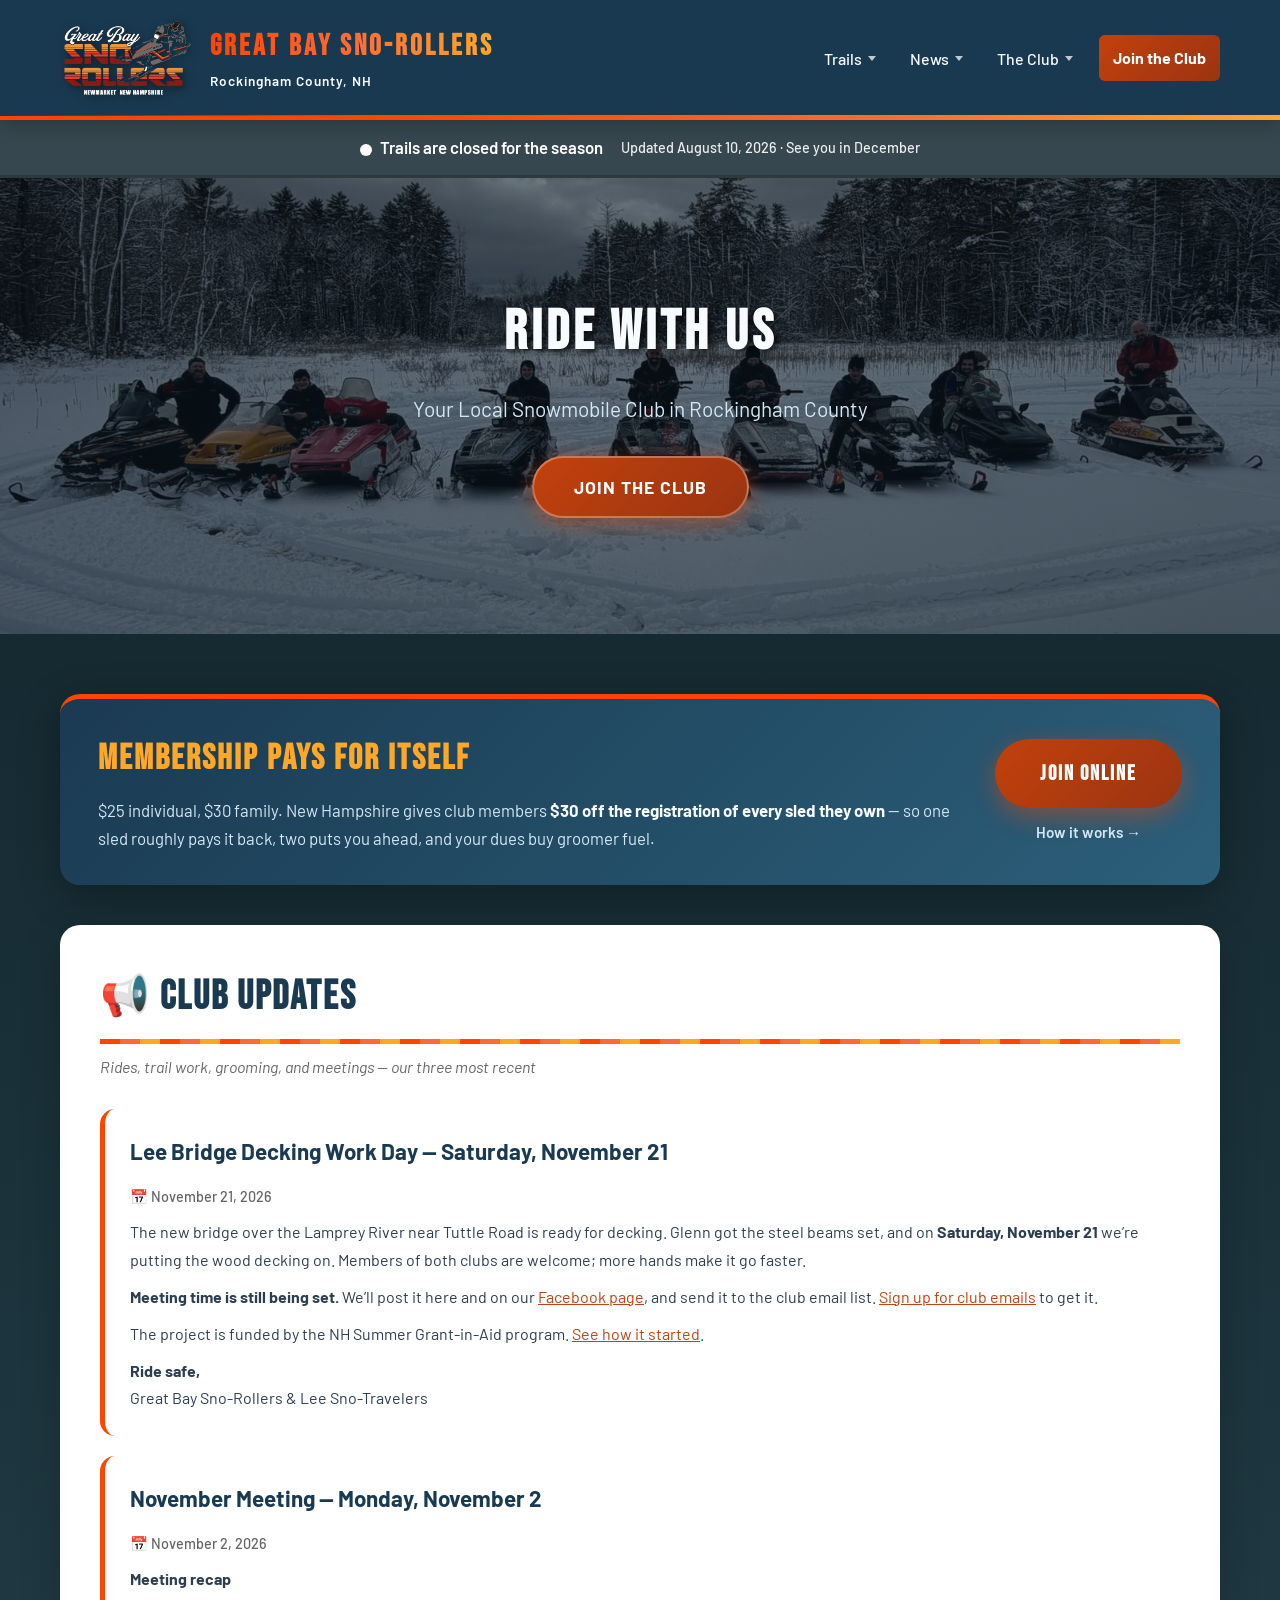
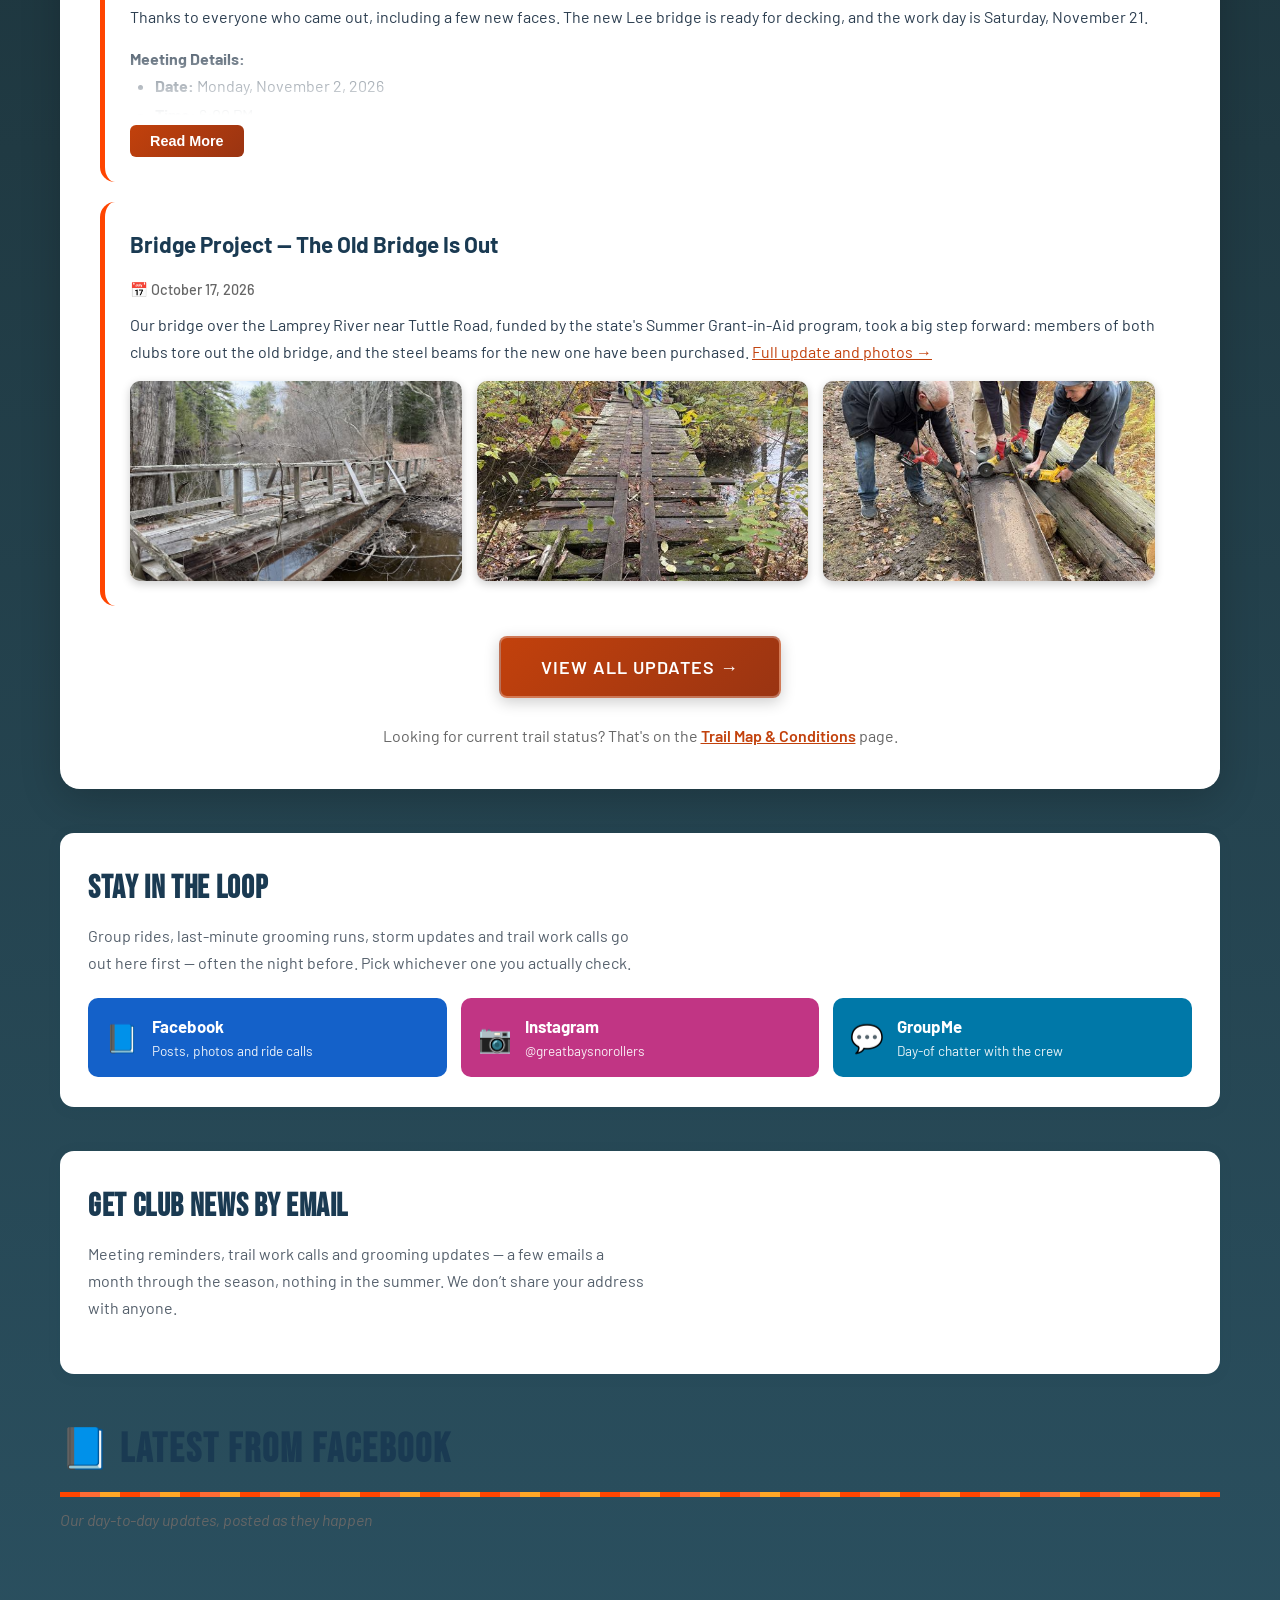
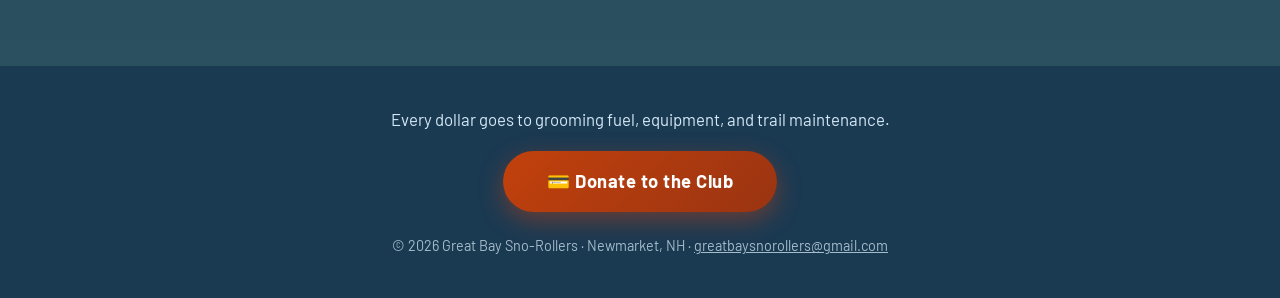
==== index.html @ 6f471c91 "Nov 21 bridge decking work day, Nov 2 recap, SledNH app and QR code - New post for the Lee bridge de" ====
<!DOCTYPE html>
<html lang="en">
<head>
    <meta charset="UTF-8">
    <meta name="viewport" content="width=device-width, initial-scale=1.0">
    <title>Great Bay Sno-Rollers - Rockingham County, NH Snowmobile Club</title>
    <meta name="description" content="Great Bay Sno-Rollers is a premier snowmobile club in Rockingham County, NH. Join us for trail rides, events, and community. Get trail updates, weather forecasts, and connect with fellow snowmobile enthusiasts.">
    <meta name="keywords" content="snowmobile, Rockingham County NH, Great Bay Sno-Rollers, snowmobile club, trail updates, NH snowmobiling, winter sports">

    <!-- Open Graph / Facebook -->
    <meta property="og:type" content="website">
    <meta property="og:url" content="https://greatbaysnorollers.com/">
    <meta property="og:title" content="Great Bay Sno-Rollers - NH Snowmobile Club">
    <meta property="og:description" content="Rockingham County's premier snowmobile club. Trail updates, events, and community for snowmobile enthusiasts.">
    <meta property="og:image" content="https://greatbaysnorollers.com/3-MEDIA/1-Photos/Gallery/483100253_645066678070906_3838840164000899336_n.jpg">

    <!-- Twitter -->
    <meta name="twitter:card" content="summary_large_image">
    <meta name="twitter:title" content="Great Bay Sno-Rollers - NH Snowmobile Club">
    <meta name="twitter:description" content="Rockingham County's premier snowmobile club. Trail updates, events, and community.">
    <meta name="twitter:image" content="https://greatbaysnorollers.com/3-MEDIA/1-Photos/Gallery/483100253_645066678070906_3838840164000899336_n.jpg">

    <link rel="icon" href="favicon.ico" sizes="any">
    <link rel="icon" type="image/png" href="3-MEDIA/1-Photos/Logos/favicon-512.png">
    <link rel="apple-touch-icon" href="3-MEDIA/1-Photos/Logos/apple-touch-icon.png">
    <link rel="canonical" href="https://greatbaysnorollers.com/">

    <link rel="preconnect" href="https://fonts.googleapis.com">
    <link rel="preconnect" href="https://fonts.gstatic.com" crossorigin>
    <link href="https://fonts.googleapis.com/css2?family=Bebas+Neue&family=Barlow:wght@400;500;600;700&display=swap" rel="stylesheet">
    <style>
        :root {
            --ice-blue: #D4E7F5;
            --deep-blue: #1A3A52;
            --snow-white: #F8FBFD;
            --accent-orange: #FF4500;
            --accent-red: #D32F2F;
            --accent-yellow: #FFA726;
            --text-dark: #2C3E50;
            --success-green: #4CAF50;
            --warning-yellow: #FFC107;
            --danger-red: #F44336;
            --logo-gradient-start: #FF4500;
            --logo-gradient-mid: #FF6B35;
            --logo-gradient-end: #FFA726;
        }

        * {
            margin: 0;
            padding: 0;
            box-sizing: border-box;
        }

        body {
            font-family: 'Barlow', sans-serif;
            background: linear-gradient(to bottom, #0F2027, #203A43, #2C5364);
            color: var(--text-dark);
            line-height: 1.6;
        }

        /* Header */
        header {
            /* NOTE: no backdrop-filter here. It makes the header a containing block
               for the position:fixed mobile menu, which then overflows the page
               and causes sideways scrolling on phones. */
            background: rgba(26, 58, 82, 0.97);
            padding: 1rem 0;
            position: sticky;
            top: 0;
            z-index: 100;
            box-shadow: 0 2px 20px rgba(0, 0, 0, 0.3);
            border-bottom: 4px solid var(--accent-orange);
        }

        /* The racing stripe animates its BACKGROUND, not its box. Animating the box
           (translateX) made the page up to twice as wide for half of every cycle,
           which flickered the horizontal scrollbar and reflowed the whole layout. */
        header::after {
            content: '';
            position: absolute;
            bottom: -4px;
            left: 0;
            width: 100%;
            height: 5px;
            background: linear-gradient(90deg,
                transparent 0%,
                var(--logo-gradient-start) 15%,
                var(--logo-gradient-mid) 35%,
                var(--logo-gradient-end) 50%,
                var(--logo-gradient-mid) 65%,
                var(--logo-gradient-start) 85%,
                transparent 100%);
            background-size: 200% 100%;
            animation: racing-stripe 4s linear infinite;
        }

        @keyframes racing-stripe {
            0% { background-position: 100% 0; }
            100% { background-position: -100% 0; }
        }

        @media (prefers-reduced-motion: reduce) {
            header::after { animation: none; }
        }

        nav {
            max-width: 1200px;
            margin: 0 auto;
            padding: 0 20px;
            display: flex;
            justify-content: space-between;
            align-items: center;
            flex-wrap: wrap;
            gap: 20px;
        }

        .logo {
            display: flex;
            text-decoration: none;
            align-items: center;
            gap: 15px;
        }

        .logo-image {
            height: 84px;
            width: auto;
            filter: drop-shadow(2px 2px 4px rgba(0, 0, 0, 0.5));
        }

        .logo-text h1 {
            font-family: 'Bebas Neue', sans-serif;
            font-size: 1.8rem;
            letter-spacing: 3px;
            background: linear-gradient(90deg, var(--logo-gradient-start), var(--logo-gradient-mid), var(--logo-gradient-end));
            -webkit-background-clip: text;
            -webkit-text-fill-color: transparent;
            background-clip: text;
        }

        .logo-text p {
            font-size: 0.85rem;
            color: var(--snow-white);
            letter-spacing: 1px;
            font-weight: 600;
        }


        /* ---------- grouped navigation ---------- */
        .nav-links { display: flex; align-items: center; gap: 6px; list-style: none; }

        .nav-item { position: relative; }

        .nav-links a,
        .nav-trigger {
            display: inline-flex; align-items: center; gap: 6px;
            color: var(--snow-white); text-decoration: none;
            font-family: inherit; font-size: 1rem; font-weight: 500;
            padding: 10px 14px; border: none; background: none;
            border-radius: 6px; cursor: pointer; transition: background .2s ease;
        }

        .nav-trigger::after {
            content: ''; width: 0; height: 0;
            border-left: 4px solid transparent; border-right: 4px solid transparent;
            border-top: 5px solid currentColor; opacity: .75; transition: transform .2s ease;
        }

        .nav-links a:hover,
        .nav-trigger:hover,
        .nav-item:focus-within .nav-trigger { background: rgba(255,255,255,.14); }

        .nav-links a.active { background: rgba(255,255,255,.2); }

        .dropdown {
            position: absolute; top: calc(100% + 8px); left: 0; min-width: 236px;
            background: #14293a; border: 1px solid rgba(255,255,255,.14);
            border-radius: 10px; box-shadow: 0 12px 34px rgba(0,0,0,.45);
            padding: 8px; list-style: none;
            opacity: 0; visibility: hidden; transform: translateY(-6px);
            transition: opacity .18s ease, transform .18s ease, visibility .18s;
            z-index: 20;
        }

        /* invisible bridge so the menu survives the gap on the way down */
        .nav-item::after { content: ''; position: absolute; top: 100%; left: 0; right: 0; height: 10px; }

        .nav-item:hover .dropdown,
        .nav-item:focus-within .dropdown,
        .nav-item.open .dropdown { opacity: 1; visibility: visible; transform: translateY(0); }

        .nav-item:hover .nav-trigger::after,
        .nav-item.open .nav-trigger::after { transform: rotate(180deg); }

        .dropdown a { display: block; width: 100%; padding: 10px 14px; border-radius: 6px; white-space: nowrap; }
        .dropdown a:hover { background: rgba(255,255,255,.12); }

        .dropdown a.donate {
            margin-top: 6px; padding-top: 12px;
            border-top: 1px solid rgba(255,255,255,.14);
            color: #FFA726; font-weight: 700;
        }

        .nav-links a.nav-join {
            background: linear-gradient(135deg, var(--logo-gradient-start), var(--logo-gradient-end));
            color: #fff; font-weight: 700; margin-left: 6px;
        }

        .nav-links a.nav-join:hover { filter: brightness(1.08); }

        /* ---------- mobile: tap-to-expand accordion, no hover ---------- */
        @media (max-width: 900px) {
            .hamburger { display: flex; }

            .nav-links {
                position: fixed; top: 0; right: -100%;
                width: 86%; max-width: 340px; height: 100vh; overflow-y: auto;
                flex-direction: column; align-items: stretch; gap: 2px;
                background: #14293a; padding: 96px 18px 40px;
                box-shadow: -6px 0 24px rgba(0,0,0,.5);
                transition: right .3s ease; z-index: 100;
            }

            .nav-links.active { right: 0; }

            .nav-item { width: 100%; }
            .nav-item::after { display: none; }

            .nav-links a,
            .nav-trigger { width: 100%; justify-content: space-between; padding: 14px 16px; font-size: 1.05rem; }

            .dropdown {
                position: static; opacity: 1; visibility: visible; transform: none;
                display: none; min-width: 0; background: rgba(0,0,0,.22);
                border: none; box-shadow: none; padding: 4px 0 8px 12px; margin: 2px 0 6px;
            }

            .nav-item.open .dropdown { display: block; }
            .dropdown a { white-space: normal; padding: 12px 16px; }

            .nav-links a.nav-join { margin: 14px 0 0; justify-content: center; padding: 16px; }
        }

        /* Hamburger Menu */
        .hamburger {
            display: none;
            flex-direction: column;
            cursor: pointer;
            padding: 10px;
            z-index: 101;
        }

        .hamburger span {
            width: 25px;
            height: 3px;
            background: var(--snow-white);
            margin: 3px 0;
            transition: all 0.3s ease;
            border-radius: 3px;
        }

        .hamburger.active span:nth-child(1) {
            transform: rotate(45deg) translate(8px, 8px);
        }

        .hamburger.active span:nth-child(2) {
            opacity: 0;
        }

        .hamburger.active span:nth-child(3) {
            transform: rotate(-45deg) translate(7px, -7px);
        }

        /* Hero Section — rotating background photos */
        .hero {
            position: relative;
            padding: 110px 20px;
            text-align: center;
            color: var(--snow-white);
            background: var(--deep-blue);
            overflow: hidden;
            isolation: isolate;
        }

        .hero-slide {
            position: absolute;
            inset: 0;
            background-size: cover;
            background-position: center;
            opacity: 0;
            transition: opacity 1.6s ease-in-out;
            z-index: -2;
        }

        .hero-slide.is-active { opacity: 1; }

        /* readability scrim over whatever photo is showing */
        .hero::before {
            content: '';
            position: absolute;
            inset: 0;
            background: linear-gradient(rgba(10, 22, 32, 0.55), rgba(10, 22, 32, 0.65));
            z-index: -1;
        }

        @media (prefers-reduced-motion: reduce) {
            .hero-slide { transition: none; }
        }

        .hero h2 {
            font-family: 'Bebas Neue', sans-serif;
            font-size: 3.5rem;
            letter-spacing: 4px;
            margin-bottom: 15px;
            text-shadow: 3px 3px 6px rgba(0, 0, 0, 0.7);
            animation: fadeInUp 1s ease;
        }

        .hero p {
            font-size: 1.3rem;
            margin-bottom: 30px;
            color: var(--ice-blue);
            animation: fadeInUp 1s ease 0.2s backwards;
        }

        .cta-button {
            display: inline-block;
            padding: 15px 40px;
            background: linear-gradient(135deg, var(--logo-gradient-start), var(--logo-gradient-mid), var(--logo-gradient-end));
            color: white;
            text-decoration: none;
            border-radius: 50px;
            font-weight: 700;
            font-size: 1.1rem;
            transition: all 0.3s ease;
            box-shadow: 0 5px 20px rgba(255, 69, 0, 0.4);
            animation: fadeInUp 1s ease 0.4s backwards;
            text-transform: uppercase;
            letter-spacing: 1px;
            border: 2px solid rgba(255, 255, 255, 0.3);
            position: relative;
            overflow: hidden;
        }

        .cta-button::before {
            content: '';
            position: absolute;
            top: 50%;
            left: 50%;
            width: 0;
            height: 0;
            border-radius: 50%;
            background: rgba(255, 255, 255, 0.3);
            transform: translate(-50%, -50%);
            transition: width 0.6s, height 0.6s;
        }

        .cta-button:hover::before {
            width: 300px;
            height: 300px;
        }

        .cta-button:hover {
            transform: translateY(-3px) scale(1.05);
            box-shadow: 0 8px 30px rgba(255, 69, 0, 0.6);
        }

        @keyframes fadeInUp {
            from {
                opacity: 0;
                transform: translateY(30px);
            }
            to {
                opacity: 1;
                transform: translateY(0);
            }
        }

        /* ==========================================================
           TRAIL STATUS BAR  --  edit this ONE spot to set trail status
           See the markup below <body> for the four ready-made options.
           ========================================================== */
        .trail-status-bar {
            padding: 14px 20px;
            text-align: center;
            font-weight: 600;
            font-size: 1.05rem;
            color: #fff;
            display: flex;
            flex-wrap: wrap;
            justify-content: center;
            align-items: center;
            gap: 8px 18px;
            border-bottom: 3px solid rgba(0, 0, 0, 0.2);
        }

        .trail-status-bar .status-dot {
            display: inline-block;
            width: 12px;
            height: 12px;
            border-radius: 50%;
            background: currentColor;
            margin-right: 8px;
            vertical-align: middle;
        }

        .trail-status-bar .status-stamp {
            font-weight: 500;
            font-size: 0.9rem;
            opacity: 0.9;
        }

        .trail-status-bar.is-open     { background: #2E7D32; }
        .trail-status-bar.is-closed   { background: #C62828; }
        .trail-status-bar.is-caution  { background: #F9A825; color: #2C3E50; }
        .trail-status-bar.is-offseason{ background: #37474F; }


        /* ---------- Facebook follow band ---------- */
        .fb-follow {
            display: flex;
            align-items: center;
            flex-wrap: wrap;
            gap: 24px;
            background: #fff;
            border-radius: 20px;
            padding: 32px 38px;
            margin-top: 60px;
            box-shadow: 0 10px 40px rgba(0, 0, 0, .2);
            border-left: 6px solid #1877F2;
        }

        .fb-follow-icon { font-size: 2.6rem; line-height: 1; }

        .fb-follow-text { flex: 1 1 380px; }

        .fb-follow-text h2 {
            font-family: 'Bebas Neue', sans-serif;
            font-size: 1.9rem;
            letter-spacing: 1.5px;
            color: var(--deep-blue);
            margin-bottom: 8px;
        }

        .fb-follow-text p { color: #55606c; margin: 0; line-height: 1.7; }

        .fb-follow-btn {
            flex: 0 0 auto;
            display: inline-block;
            padding: 15px 34px;
            background: #1877F2;
            color: #fff;
            text-decoration: none;
            border-radius: 8px;
            font-weight: 700;
            font-size: 1.05rem;
            transition: transform .25s ease, filter .25s ease;
        }

        .fb-follow-btn:hover { transform: translateY(-2px); filter: brightness(1.08); }

        @media (max-width: 700px) {
            .fb-follow { padding: 26px 22px; }
            .fb-follow-btn { width: 100%; text-align: center; }
        }

        /* Main Content */
        .container {
            max-width: 1200px;
            margin: 0 auto;
            padding: 60px 20px;
        }

        /* Trail Updates Section */
        .updates-section {
            background: white;
            border-radius: 20px;
            padding: 40px;
            margin-bottom: 40px;
            box-shadow: 0 10px 40px rgba(0, 0, 0, 0.2);
        }

        .section-title {
            font-family: 'Bebas Neue', sans-serif;
            font-size: 2.5rem;
            letter-spacing: 2px;
            color: var(--deep-blue);
            margin-bottom: 10px;
            display: flex;
            align-items: center;
            gap: 15px;
            position: relative;
            padding-bottom: 15px;
        }

        .section-title::after {
            content: '';
            position: absolute;
            bottom: 0;
            left: 0;
            width: 100%;
            height: 5px;
            background: repeating-linear-gradient(
                90deg,
                var(--logo-gradient-start) 0px,
                var(--logo-gradient-start) 20px,
                var(--logo-gradient-mid) 20px,
                var(--logo-gradient-mid) 40px,
                var(--logo-gradient-end) 40px,
                var(--logo-gradient-end) 60px
            );
        }

        .section-subtitle {
            color: #666;
            margin-bottom: 30px;
            font-style: italic;
        }

        /* Update Cards */
        .updates-grid {
            display: grid;
            gap: 20px;
        }

        .update-card {
            background: linear-gradient(135deg, #f5f7fa 0%, #c3cfe2 100%);
            border-radius: 15px;
            padding: 25px;
            border-left: 8px solid var(--accent-orange);
            transition: all 0.3s ease;
            position: relative;
            overflow: hidden;
        }

        .update-card:hover {
            transform: translateY(-5px);
            box-shadow: 0 10px 30px rgba(0, 0, 0, 0.15);
        }

        .update-card.status-open {
            border-left-color: var(--success-green);
            border-left-width: 6px;
        }

        .update-card.status-closed {
            border-left-color: var(--danger-red);
            border-left-width: 6px;
        }

        .update-card.status-caution {
            border-left-color: var(--warning-yellow);
            border-left-width: 6px;
        }

        .update-header {
            display: flex;
            justify-content: space-between;
            align-items: start;
            margin-bottom: 15px;
            gap: 15px;
        }

        .update-title {
            font-size: 1.4rem;
            font-weight: 700;
            color: var(--deep-blue);
            flex: 1;
        }

        .status-badge {
            padding: 6px 15px;
            border-radius: 20px;
            font-size: 0.85rem;
            font-weight: 600;
            text-transform: uppercase;
            letter-spacing: 0.5px;
            white-space: nowrap;
        }

        .status-badge.open {
            background: var(--success-green);
            color: white;
        }

        .status-badge.closed {
            background: var(--danger-red);
            color: white;
        }

        .status-badge.caution {
            background: var(--warning-yellow);
            color: var(--text-dark);
        }

        .update-date {
            color: #666;
            font-size: 0.9rem;
            margin-bottom: 10px;
            font-weight: 500;
        }

        .update-content {
            color: var(--text-dark);
            line-height: 1.7;
        }

        .update-images {
            display: grid;
            grid-template-columns: repeat(auto-fit, minmax(250px, 1fr));
            gap: 15px;
            margin-top: 15px;
        }

        .update-images img {
            width: 100%;
            height: 200px;
            object-fit: cover;
            border-radius: 10px;
            box-shadow: 0 3px 10px rgba(0, 0, 0, 0.2);
            transition: transform 0.3s ease;
            cursor: pointer;
        }

        .update-images img:hover {
            transform: scale(1.05);
        }

        /* Expandable Content */
        .expandable-content {
            position: relative;
        }

        .expandable-content.collapsed {
            max-height: 150px;
            overflow: hidden;
        }

        .expandable-content.collapsed::after {
            content: '';
            position: absolute;
            bottom: 0;
            left: 0;
            right: 0;
            height: 80px;
            background: linear-gradient(to bottom, transparent, white);
        }

        .expand-button {
            display: inline-block;
            margin-top: 10px;
            padding: 8px 20px;
            background: linear-gradient(135deg, var(--logo-gradient-start), var(--logo-gradient-end));
            color: white;
            border: none;
            border-radius: 6px;
            font-weight: 600;
            cursor: pointer;
            transition: transform 0.3s ease;
            font-size: 0.9rem;
        }

        .expand-button:hover {
            transform: translateY(-2px);
        }

        /* Join Section */
        .join-section {
            background: linear-gradient(135deg, var(--deep-blue) 0%, #2c5f7a 100%);
            border-radius: 20px;
            padding: 50px 40px;
            margin: 40px 0;
            text-align: center;
            box-shadow: 0 10px 40px rgba(0, 0, 0, 0.3);
            position: relative;
            overflow: hidden;
        }

        .join-section::before {
            content: '';
            position: absolute;
            top: 0;
            left: 0;
            width: 100%;
            height: 5px;
            background: linear-gradient(90deg, var(--logo-gradient-start), var(--logo-gradient-mid), var(--logo-gradient-end));
        }

        .join-section h2 {
            font-family: 'Bebas Neue', sans-serif;
            font-size: 3rem;
            letter-spacing: 3px;
            color: var(--accent-yellow);
            margin-bottom: 15px;
        }

        .join-section p {
            color: var(--ice-blue);
            font-size: 1.2rem;
            margin-bottom: 30px;
            line-height: 1.8;
        }

        .join-benefits {
            display: grid;
            grid-template-columns: repeat(auto-fit, minmax(200px, 1fr));
            gap: 20px;
            margin: 30px 0;
            text-align: left;
        }

        .benefit-item {
            background: rgba(255, 255, 255, 0.1);
            padding: 20px;
            border-radius: 10px;
            border-left: 4px solid var(--logo-gradient-start);
            backdrop-filter: blur(10px);
        }

        .benefit-item h4 {
            color: var(--snow-white);
            font-family: 'Bebas Neue', sans-serif;
            font-size: 1.3rem;
            letter-spacing: 1px;
            margin-bottom: 8px;
        }

        .benefit-item p {
            color: var(--ice-blue);
            font-size: 0.95rem;
            margin-bottom: 0;
        }

        .join-button {
            display: inline-block;
            background: linear-gradient(135deg, var(--logo-gradient-start), var(--logo-gradient-end));
            color: white;
            padding: 18px 45px;
            font-size: 1.3rem;
            font-weight: 700;
            text-decoration: none;
            border-radius: 50px;
            transition: all 0.3s ease;
            font-family: 'Bebas Neue', sans-serif;
            letter-spacing: 2px;
            box-shadow: 0 8px 25px rgba(255, 69, 0, 0.4);
        }

        .join-button:hover {
            transform: translateY(-3px) scale(1.05);
            box-shadow: 0 12px 35px rgba(255, 69, 0, 0.6);
        }

        /* Membership: the money argument */
        .join-headline {
            font-size: 1.35rem !important;
            color: var(--snow-white) !important;
            max-width: 720px;
            margin: 0 auto 10px !important;
        }

        .join-headline strong {
            color: var(--accent-yellow);
        }

        .join-math {
            background: rgba(0, 0, 0, 0.25);
            border: 1px solid rgba(255, 255, 255, 0.15);
            border-radius: 14px;
            padding: 25px 30px;
            margin: 30px auto;
            max-width: 560px;
            text-align: left;
        }

        .join-math dl {
            display: grid;
            grid-template-columns: 1fr auto;
            gap: 10px 20px;
            margin: 0;
        }

        .join-math dt {
            color: var(--ice-blue);
        }

        .join-math dd {
            margin: 0;
            text-align: right;
            font-weight: 700;
            color: var(--snow-white);
            white-space: nowrap;
        }

        .join-math .total {
            border-top: 1px solid rgba(255, 255, 255, 0.25);
            padding-top: 12px;
            margin-top: 4px;
        }

        .join-math .total dd,
        .join-math .total dt {
            color: var(--accent-yellow);
            font-size: 1.1rem;
            font-weight: 700;
        }

        .join-steps {
            list-style: none;
            counter-reset: step;
            max-width: 620px;
            margin: 30px auto;
            text-align: left;
        }

        .join-steps li {
            counter-increment: step;
            position: relative;
            padding: 8px 0 8px 46px;
            color: var(--ice-blue);
            line-height: 1.6;
        }

        .join-steps li::before {
            content: counter(step);
            position: absolute;
            left: 0;
            top: 8px;
            width: 30px;
            height: 30px;
            border-radius: 50%;
            background: linear-gradient(135deg, var(--logo-gradient-start), var(--logo-gradient-end));
            color: #fff;
            font-weight: 700;
            display: flex;
            align-items: center;
            justify-content: center;
        }

        .join-note {
            font-size: 0.95rem !important;
            color: var(--ice-blue) !important;
            opacity: 0.85;
            max-width: 620px;
            margin: 18px auto 0 !important;
        }


        /* Compact membership banner — full detail lives on membership.html */
        .join-banner {
            background: linear-gradient(135deg, var(--deep-blue) 0%, #2c5f7a 100%);
            border-radius: 20px;
            padding: 32px 38px;
            margin-bottom: 40px;
            box-shadow: 0 10px 40px rgba(0, 0, 0, 0.3);
            border-top: 5px solid var(--accent-orange);
            display: flex;
            flex-wrap: wrap;
            align-items: center;
            justify-content: space-between;
            gap: 26px;
        }

        .join-banner-text { flex: 1 1 420px; }

        .join-banner h2 {
            font-family: 'Bebas Neue', sans-serif;
            font-size: 2.2rem;
            letter-spacing: 2px;
            color: var(--accent-yellow);
            margin-bottom: 8px;
        }

        .join-banner p {
            color: var(--ice-blue);
            font-size: 1.05rem;
            line-height: 1.7;
            margin: 0;
        }

        .join-banner p strong { color: var(--snow-white); }

        .join-banner-actions {
            display: flex;
            flex-direction: column;
            align-items: center;
            gap: 12px;
            flex: 0 0 auto;
        }

        .join-banner-more {
            color: var(--ice-blue);
            text-decoration: none;
            font-weight: 600;
            font-size: 0.95rem;
            border-bottom: 1px solid transparent;
        }

        .join-banner-more:hover { border-bottom-color: var(--accent-orange); }

        @media (max-width: 700px) {
            .join-banner { padding: 26px 22px; }
            .join-banner-actions { width: 100%; }
            .join-banner-actions .join-button { width: 100%; text-align: center; }
        }

        /* Footer */
        footer {
            background: var(--deep-blue);
            color: var(--snow-white);
            padding: 40px 20px;
            text-align: center;
        }

        .footer-content {
            max-width: 1200px;
            margin: 0 auto;
        }

        /* Responsive */
        @media (max-width: 768px) {
            .hero h2 {
                font-size: 2.5rem;
            }

            .hero p {
                font-size: 1.1rem;
            }

            .section-title {
                font-size: 2rem;
            }

            .hamburger {
                display: flex;
            }

            .update-header {
                flex-direction: column;
                align-items: start;
            }

            .logo-text h1 {
                font-size: 1.4rem;
            }

            .logo-image {
                height: 64px;
            }
        }
    
        /* ---------- footer has one job: ask for donations ---------- */
        .footer-donate { max-width: 620px; margin: 0 auto 22px; text-align: center; }

        .footer-donate-lead { color: var(--ice-blue); font-size: 1.05rem; margin-bottom: 18px; }

        .footer-donate-btn {
            display: inline-block; padding: 16px 44px;
            background: linear-gradient(135deg, var(--logo-gradient-start), var(--logo-gradient-end));
            color: #fff !important; text-decoration: none; border-radius: 50px;
            font-weight: 700; font-size: 1.15rem; letter-spacing: .5px;
            box-shadow: 0 8px 24px rgba(255,69,0,.35);
            transition: transform .25s ease, box-shadow .25s ease;
        }

        .footer-donate-btn:hover { transform: translateY(-2px) scale(1.03); box-shadow: 0 12px 32px rgba(255,69,0,.5); }

        .footer-fine { text-align: center; font-size: .9rem; color: var(--ice-blue); opacity: .75; }
        .footer-fine a { color: inherit; }

        /* Connect row + Facebook feed */
        .connect {
            background: #fff; border-radius: 14px; padding: 30px 28px;
            box-shadow: 0 2px 14px rgba(26,58,82,.08); margin: 44px 0;
        }
        .connect-head h2 {
            font-family: 'Bebas Neue', sans-serif; font-size: 2rem; letter-spacing: .02em;
            color: var(--deep-blue, #1A3A52); margin: 0 0 8px;
        }
        .connect-head p { color: #55606c; margin: 0 0 22px; line-height: 1.7; max-width: 62ch; }
        .connect-links { display: grid; grid-template-columns: repeat(auto-fit, minmax(230px, 1fr)); gap: 14px; }
        .connect-btn {
            display: flex; align-items: center; gap: 13px; min-width: 0;
            padding: 15px 17px; border-radius: 10px; text-decoration: none; color: #fff;
            transition: transform .18s ease, filter .18s ease;
        }
        .connect-btn:hover { transform: translateY(-2px); filter: brightness(1.08); }
        .cb-icon { font-size: 1.7rem; line-height: 1; flex: none; }
        .cb-text { display: flex; flex-direction: column; min-width: 0; }
        .cb-text strong { font-size: 1.05rem; font-weight: 700; }
        .cb-text em { font-style: normal; font-size: .85rem; opacity: .92; }
        .cb-fb { background: #1461C9; }
        .cb-ig { background: #C13584; }
        .cb-gm { background: #0078A8; }

        .fb-section { margin: 44px 0; }
        .fb-embed { display: flex; justify-content: center; max-width: 100%; }
        /* The page plugin renders a fixed-pixel iframe (data-width), which overflows
           a phone. Clamp the iframe and its wrapper span to the container instead. */
        .fb-embed .fb-page,
        .fb-embed .fb-page > span,
        .fb-embed .fb-page iframe { max-width: 100% !important; }
        .fb-fallback {
            background: #fff; border: 1px solid #d0d5da; border-radius: 12px;
            padding: 22px 24px; text-align: center; max-width: 500px;
        }
        .fb-fallback p { margin: 0 0 8px; color: #55606c; }
        .fb-fallback a { color: var(--link-orange, #C2410C); font-weight: 600; }
        @media (max-width: 600px) {
            .connect { padding: 24px 20px; }
        }


        /* MailerLite signup form, restyled to match the site.
           Their rules are #mlb2-xxxxx.ml-form-embedContainer ... !important, so
           these are scoped under #gbsr-signup to outrank them. */
        #gbsr-signup { max-width: 100%; }
        #gbsr-signup .ml-form-embedContainer.ml-subscribe-form .ml-form-embedWrapper {
            background-color: transparent !important;
            box-shadow: none !important;
            width: 100% !important;
            max-width: 560px !important;
        }
        #gbsr-signup .ml-form-embedContainer.ml-subscribe-form .ml-form-embedWrapper .ml-form-embedBody {
            padding: 0 !important;
        }
        /* The panel already carries a heading; hide MailerLite's duplicate. */
        #gbsr-signup .ml-form-embedContainer.ml-subscribe-form .ml-form-embedWrapper .ml-form-embedBody .ml-form-embedContent {
            display: none !important;
        }
        #gbsr-signup .ml-form-embedContainer.ml-subscribe-form .ml-form-embedWrapper .ml-form-embedBody .ml-form-fieldRow input,
        #gbsr-signup .ml-form-embedContainer.ml-subscribe-form .ml-form-embedWrapper .ml-form-embedBody .ml-form-fieldRow textarea,
        #gbsr-signup .ml-form-embedContainer.ml-subscribe-form .ml-form-embedWrapper .ml-form-embedBody .ml-form-fieldRow .custom-select {
            font-family: 'Barlow', sans-serif !important;
            font-size: 1rem !important;
            border-color: #cbd5dd !important;
            border-radius: 8px !important;
            padding: 13px 14px !important;
            color: #2C3E50 !important;
        }
        #gbsr-signup .ml-form-embedContainer.ml-subscribe-form .ml-form-embedWrapper .ml-form-embedBody .ml-form-fieldRow input:focus,
        #gbsr-signup .ml-form-embedContainer.ml-subscribe-form .ml-form-embedWrapper .ml-form-embedBody .ml-form-fieldRow textarea:focus {
            border-color: #C2410C !important;
            outline: 2px solid rgba(194,65,12,.25) !important;
        }
        #gbsr-signup .ml-form-embedContainer.ml-subscribe-form .ml-form-embedWrapper .ml-form-embedBody .ml-form-embedSubmit button {
            background: linear-gradient(135deg, #C2410C, #9A3412) !important;
            font-family: 'Barlow', sans-serif !important;
            font-size: 1.02rem !important;
            font-weight: 700 !important;
            letter-spacing: .3px !important;
            border-radius: 8px !important;
            padding: 15px !important;
        }
        #gbsr-signup .ml-form-embedContainer.ml-subscribe-form .ml-form-embedWrapper .ml-form-embedBody .ml-form-embedSubmit button:hover {
            filter: brightness(1.08);
            background: linear-gradient(135deg, #C2410C, #9A3412) !important;
        }
        #gbsr-signup .ml-form-embedContainer.ml-subscribe-form .ml-form-embedWrapper .ml-form-embedBody .ml-form-checkboxRow .label-description p,
        #gbsr-signup .ml-form-embedContainer.ml-subscribe-form .ml-form-embedWrapper .ml-form-embedBody .ml-form-embedPermissions .ml-form-embedPermissionsContent p {
            font-family: 'Barlow', sans-serif !important;
            font-size: .9rem !important;
            line-height: 1.5 !important;
            color: #55606c !important;
        }
        #gbsr-signup .ml-form-embedContainer.ml-subscribe-form .ml-form-embedWrapper .ml-form-embedBody .ml-form-checkboxRow input[type=checkbox]:checked ~ .label-description::before {
            border-color: #C2410C !important;
            background-color: #C2410C !important;
        }
        /* reCAPTCHA is a fixed-width widget; keep it inside the column on phones. */
        #gbsr-signup .ml-form-recaptcha { max-width: 100% !important; overflow: hidden !important; }

        /* =====================================================================
           CONTRAST FIXES (WCAG AA)

           The bright logo gradient (#FF4500 -> #FFA726) gives white text as
           little as 1.94:1 at its amber end, so it is no longer used behind
           text. Interactive surfaces get a deeper orange; the bright gradient
           is still used for decoration (racing stripe, rules, borders).

           Measured after these rules: every text/background pair on the site
           meets AA. To revert, delete this whole block.
           ===================================================================== */
        :root {
            --action-orange: #C2410C;   /* 5.18:1 with white */
            --action-dark:   #9A3412;   /* 7.31:1 with white */
            --link-orange:   #C2410C;   /* 5.18:1 on white, 4.83 on #f5f7fa */
            --muted-text:    #55606c;   /* 5.97:1 on #f5f7fa */
        }

        .nav-links a.nav-join,
        .join-button,
        .cta-button,
        .back-button,
        .expand-button,
        .footer-donate-btn,
        .home-cta-primary,
        .fb-follow-btn,
        .link-button.primary,
        .link-button.donate-hero,
        .signup button {
            background: linear-gradient(135deg, var(--action-orange), var(--action-dark)) !important;
            color: #fff !important;
        }

        .fb-follow-btn { background: #1461C9 !important; }   /* 5.86:1 */

        /* orange text on light backgrounds, including inline styles */
        a[style*="accent-orange"]:not([style*="background"]),
        a[style*="logo-gradient-start"]:not([style*="background"]),
        .person .role,
        .contact-label,
        .president-title { color: var(--link-orange) !important; }

        .panel a:not(.back-button):not(.cta-button),
        .update-content a:not(.back-button):not(.cta-button) { color: var(--link-orange); }

        /* muted greys that fell just under 4.5 on tinted panels */
        .empty-state,
        .rig .spec,
        .needs-name,
        .trail-id { color: var(--muted-text) !important; }

        /* the purple / pink info boxes were 2.04:1 and 3.47:1 with white text */
        .info-box { background: linear-gradient(135deg, #4C5FD7 0%, #5B3A8E 100%) !important; }
        .info-box[style*="f093fb"] { background: linear-gradient(135deg, #A03CB0 0%, #C62F48 100%) !important; }


        /* light text on the mid-blue panels was 4.17-4.46:1 - nudged brighter */
        .join-section p,
        .benefit-item p,
        .join-note,
        .join-note strong,
        .totals span,
        .landing .footer { color: #E9F3FB !important; }

        .join-note a,
        .join-headline a { color: #FFE9CC !important; }   /* 5.6:1 on the navy panel */

        .totals span { color: #4A5560 !important; }        /* on the light #eef2f6 tile */

    
        /* buttons written as inline styles, with no class to hook onto */
        a[style*="logo-gradient-start"][style*="background"],
        a[style*="accent-orange"][style*="background"] {
            background: linear-gradient(135deg, var(--action-orange), var(--action-dark)) !important;
            color: #fff !important;
        }

        /* greys hard-coded inline */
        [style*="#6b7580"] { color: var(--muted-text) !important; }

        /* opacity was quietly cutting contrast on already-light text */
        .footer { opacity: 1 !important; }

    </style>
</head>
<body>
    <header>
        <nav>
            <a href="index.html" class="logo" aria-label="Great Bay Sno-Rollers - back to home">
                <img src="3-MEDIA/1-Photos/Logos/GreatBaySnoRoller-LOGO.png" alt="Great Bay Sno-Rollers Logo" class="logo-image" width="946" height="587">
                <div class="logo-text">
                    <h1>GREAT BAY SNO-ROLLERS</h1>
                    <p>Rockingham County, NH</p>
                </div>
            </a>
            <div class="hamburger" onclick="toggleMenu()">
                <span></span>
                <span></span>
                <span></span>
            </div>
            <ul class="nav-links" id="navLinks">
                <li class="nav-item">
                    <button type="button" class="nav-trigger" aria-expanded="false" aria-haspopup="true">Trails</button>
                    <ul class="dropdown">
                        <li><a href="trails.html" onclick="closeMenu()">Trail Map &amp; Conditions</a></li>
                        <li><a href="weather-trails.html" onclick="closeMenu()">Weather &amp; Radar</a></li>
                    </ul>
                </li>
                <li class="nav-item">
                    <button type="button" class="nav-trigger" aria-expanded="false" aria-haspopup="true">News</button>
                    <ul class="dropdown">
                        <li><a href="club-updates.html" onclick="closeMenu()">Club Updates</a></li>
                        <li><a href="gallery.html" onclick="closeMenu()">Photo Gallery</a></li>
                        <li><a href="events.html" onclick="closeMenu()">Events Calendar</a></li>
                    </ul>
                </li>
                <li class="nav-item">
                    <button type="button" class="nav-trigger" aria-expanded="false" aria-haspopup="true">The Club</button>
                    <ul class="dropdown">
                        <li><a href="get-involved.html" onclick="closeMenu()">Get Involved</a></li>
                        <li><a href="equipment.html" onclick="closeMenu()">Groomers &amp; Equipment</a></li>
                        <li><a href="supporters.html" onclick="closeMenu()">Our Supporters</a></li>
                        <li><a href="merch.html" onclick="closeMenu()">Club Merch</a></li>
                        <li><a class="donate" href="https://venmo.com/u/greatbaysnorollers" target="_blank" rel="noopener" onclick="closeMenu()">&#128179; Donate to the Club</a></li>
                    </ul>
                </li>
                <li><a href="membership.html" class="nav-join" onclick="closeMenu()">Join the Club</a></li>
            </ul>
        </nav>
    </header>

    <script>
        function toggleMenu() {
            const navLinks = document.getElementById('navLinks');
            const hamburger = document.querySelector('.hamburger');
            navLinks.classList.toggle('active');
            hamburger.classList.toggle('active');
        }

        function closeMenu() {
            const navLinks = document.getElementById('navLinks');
            const hamburger = document.querySelector('.hamburger');
            navLinks.classList.remove('active');
            hamburger.classList.remove('active');
        }

        // Toggle expand/collapse for long posts
        function toggleExpand(contentId, button) {
            const content = document.getElementById(contentId);
            content.classList.toggle('collapsed');

            if (content.classList.contains('collapsed')) {
                button.textContent = 'Read More';
            } else {
                button.textContent = 'Read Less';
            }
        }

        // Close menu when clicking outside
        document.addEventListener('click', function(event) {
            const nav = document.querySelector('nav');
            const navLinks = document.getElementById('navLinks');
            const hamburger = document.querySelector('.hamburger');

            if (!nav.contains(event.target) && navLinks.classList.contains('active')) {
                navLinks.classList.remove('active');
                hamburger.classList.remove('active');
            }
        });
    </script>

    <!-- ============================================================
         TRAIL STATUS BAR
         Update this whenever trail status changes. Change TWO things:
           1. the class on the <div>   2. the text inside it
         Ready-made options (copy the whole line you want):

         <div class="trail-status-bar is-open">
         <div class="trail-status-bar is-caution">
         <div class="trail-status-bar is-closed">
         <div class="trail-status-bar is-offseason">
         ============================================================ -->
    <div class="trail-status-bar is-offseason">
        <span><span class="status-dot"></span>Trails are closed for the season</span>
        <span class="status-stamp">Updated August 10, 2026 &middot; See you in December</span>
    </div>

    <section class="hero">
        <!-- ============================================================
             HERO PHOTOS. They cross-fade every 7 seconds.
             To change them: edit the background-image paths below.
             To add one: copy a whole <div class="hero-slide" ...></div> line.
             To stop the rotation: delete all but the first line.
             Use LANDSCAPE photos — portrait ones get badly cropped.
             ============================================================ -->
        <div class="hero-slide is-active" style="background-image: url('3-MEDIA/1-Photos/Hero/club-lineup-marsh.jpg')"></div>
        <div class="hero-slide" style="background-image: url('3-MEDIA/1-Photos/Hero/sled-lineup-bluebird.jpg')"></div>
        <div class="hero-slide" style="background-image: url('3-MEDIA/1-Photos/Hero/riders-on-the-river.jpg')"></div>
        <div class="hero-slide" style="background-image: url('3-MEDIA/1-Photos/Hero/single-file-trail.jpg')"></div>

        <h2>RIDE WITH US</h2>
        <p>Your Local Snowmobile Club in Rockingham County</p>
        <a href="#join" class="cta-button">Join the Club</a>
    </section>

    <script>
        // Cross-fade the hero photos. Respects "reduce motion" system settings.
        (function () {
            var slides = document.querySelectorAll('.hero-slide');
            if (slides.length < 2) return;
            if (window.matchMedia('(prefers-reduced-motion: reduce)').matches) return;
            var i = 0;
            setInterval(function () {
                slides[i].classList.remove('is-active');
                i = (i + 1) % slides.length;
                slides[i].classList.add('is-active');
            }, 7000);
        })();
    </script>

    <main class="container">
        <!-- Join the Club Section -->
        <section class="join-banner" id="join">
            <div class="join-banner-text">
                <h2>MEMBERSHIP PAYS FOR ITSELF</h2>
                <p>$25 individual, $30 family. New Hampshire gives club members <strong>$30 off
                   the registration of every sled they own</strong> &mdash; so one sled roughly pays
                   it back, two puts you ahead, and your dues buy groomer fuel.</p>
            </div>
            <div class="join-banner-actions">
                <a href="https://tinyurl.com/GreatBaySnoRollers" target="_blank" rel="noopener" class="join-button">Join Online</a>
                <a href="membership.html" class="join-banner-more">How it works &rarr;</a>
            </div>
        </section>

        <!-- Trail Conditions Section -->
        <section id="updates" class="updates-section">
            <h2 class="section-title">
                📢 Club Updates
            </h2>
            <p class="section-subtitle">Rides, trail work, grooming, and meetings &mdash; our three most recent</p>

            <div class="updates-grid">
                <!-- ADD NEW UPDATES AT THE TOP OF THIS LIST -->

                <div class="update-card" style="background: white; border-left: 5px solid var(--logo-gradient-start);">
                    <div class="update-header">
                        <h3 class="update-title">Lee Bridge Decking Work Day &mdash; Saturday, November 21</h3>
                    </div>
                    <p class="update-date">&#128197; November 21, 2026</p>
                    <div class="update-content">
                        <p>The new bridge over the Lamprey River near Tuttle Road is ready for decking. Glenn got the
                           steel beams set, and on <strong>Saturday, November 21</strong> we&rsquo;re putting the wood
                           decking on. Members of both clubs are welcome; more hands make it go faster.</p>
                        <p style="margin-top: 10px;"><strong>Meeting time is still being set.</strong> We&rsquo;ll post it here
                           and on our <a href="https://www.facebook.com/GreatBaySnoRollersLeeSnoTravelers" target="_blank" rel="noopener">Facebook page</a>,
                           and send it to the club email list. <a href="get-involved.html">Sign up for club emails</a> to get it.</p>
                        <p style="margin-top: 10px;">The project is funded by the NH Summer Grant-in-Aid program.
                           <a href="club-updates.html#bridgeOct17">See how it started</a>.</p>
                        <p style="margin-top: 10px;"><strong>Ride safe,</strong><br>Great Bay Sno-Rollers &amp; Lee Sno-Travelers</p>
                    </div>
                </div>

                <div class="update-card" style="background: white; border-left: 5px solid var(--logo-gradient-start);">
                    <div class="update-header">
                        <h3 class="update-title">November Meeting &mdash; Monday, November 2</h3>
                    </div>
                    <p class="update-date">&#128197; November 2, 2026</p>
                    <div class="update-content expandable-content collapsed" id="meetNov2">
                        <p><strong>Meeting recap</strong></p>
                        <p style="margin-top: 10px;">Thanks to everyone who came out, including a few new faces. The new Lee bridge is
                           ready for decking, and the work day is Saturday, November 21.</p>

                        <p style="margin-top: 15px;"><strong>Meeting Details:</strong></p>
                        <ul style="padding-left: 25px; line-height: 1.8;">
                            <li><strong>Date:</strong> Monday, November 2, 2026</li>
                            <li><strong>Time:</strong> 6:00 PM</li>
                            <li><strong>Location:</strong> Billy's shop &mdash; 31 Tuckers Way, Newmarket, NH 03857</li>
                        </ul>

                        <p style="margin-top: 15px;"><strong>Want the full recap?</strong> Agendas and meeting recaps go
                           out by email. <a href="get-involved.html">Sign up for club emails</a> to get them.</p>

                        <p style="margin-top: 15px;">Next meeting: <a href="events.html">Monday, December 7</a>.</p>
                        <p style="margin-top: 10px;"><strong>Ride safe,</strong><br>Great Bay Sno-Rollers &amp; Lee Sno-Travelers</p>
                    </div>
                    <button class="expand-button" onclick="toggleExpand('meetNov2', this)">Read More</button>
                </div>

                <div class="update-card" style="background: white; border-left: 5px solid var(--logo-gradient-start);">
                    <div class="update-header">
                        <h3 class="update-title">Bridge Project &mdash; The Old Bridge Is Out</h3>
                    </div>
                    <p class="update-date">&#128197; October 17, 2026</p>
                    <div class="update-content">
                        <p>Our bridge over the Lamprey River near Tuttle Road, funded by the state's Summer
                           Grant-in-Aid program, took a big step forward: members of both clubs tore out the old
                           bridge, and the steel beams for the new one have been purchased.
                           <a href="club-updates.html#bridgeOct17">Full update and photos &rarr;</a></p>
                        <div class="update-images">
                            <img src="3-MEDIA/1-Photos/2026_Oct17-Bridge_Demo/thumbs/old-bridge-before.jpg" data-full="3-MEDIA/1-Photos/2026_Oct17-Bridge_Demo/old-bridge-before.jpg" alt="The old wooden bridge over the Lamprey River before demolition" loading="lazy" onclick="window.open(this.dataset.full, '_blank')">
                            <img src="3-MEDIA/1-Photos/2026_Oct17-Bridge_Demo/thumbs/crew-pulling-decking.jpg" data-full="3-MEDIA/1-Photos/2026_Oct17-Bridge_Demo/crew-pulling-decking.jpg" alt="Club members pulling up the old decking" loading="lazy" onclick="window.open(this.dataset.full, '_blank')">
                            <img src="3-MEDIA/1-Photos/2026_Oct17-Bridge_Demo/thumbs/cutting-old-steel.jpg" data-full="3-MEDIA/1-Photos/2026_Oct17-Bridge_Demo/cutting-old-steel.jpg" alt="Three members cutting up the old steel with grinders" loading="lazy" onclick="window.open(this.dataset.full, '_blank')">
                        </div>
                    </div>
                </div>

</div>

            <div style="text-align: center; margin-top: 30px;">
                <a href="club-updates.html" class="cta-button" style="display: inline-block; padding: 15px 40px; background: linear-gradient(135deg, var(--logo-gradient-start) 0%, var(--logo-gradient-mid) 50%, var(--logo-gradient-end) 100%); color: white; text-decoration: none; border-radius: 8px; font-weight: 600; font-size: 18px; box-shadow: 0 4px 15px rgba(0,0,0,0.2);">
                    View All Updates →
                </a>
                <p style="margin-top: 18px; color: #666;">
                    Looking for current trail status? That's on the
                    <a href="trails.html" style="color: var(--accent-orange); font-weight: 600;">Trail Map &amp; Conditions</a> page.
                </p>
            </div>
        </section>

        <!-- Facebook feed: pulls our latest posts automatically, so the site stays
             current between manual updates. Nothing to maintain here. -->
        <!-- ============================================================
             FACEBOOK / SOCIAL

             The live feed below is switched ON and points at the club Page,
             now using the claimed username URL. If it ever breaks:

               Both the username URL and the older profile.php?id=61594959698186
               form render correctly in the page plugin - both were tested. The
               canonical /people/Great-Bay-.../ URL does NOT: it renders a 0x0
               empty box. Do not "fix" the href by pasting that one in.
             ============================================================ -->

        <section class="connect">
            <div class="connect-head">
                <h2>Stay in the Loop</h2>
                <p>Group rides, last-minute grooming runs, storm updates and trail work calls go out
                   here first &mdash; often the night before. Pick whichever one you actually check.</p>
            </div>
            <div class="connect-links">
                <a href="https://www.facebook.com/GreatBaySnoRollersLeeSnoTravelers" target="_blank" rel="noopener" class="connect-btn cb-fb">
                    <span class="cb-icon">&#128216;</span>
                    <span class="cb-text"><strong>Facebook</strong><em>Posts, photos and ride calls</em></span>
                </a>
                <a href="https://www.instagram.com/greatbaysnorollers" target="_blank" rel="noopener" class="connect-btn cb-ig">
                    <span class="cb-icon">&#128247;</span>
                    <span class="cb-text"><strong>Instagram</strong><em>@greatbaysnorollers</em></span>
                </a>
                <a href="https://groupme.com/join_group/112306062/ZCQoK9Bq" target="_blank" rel="noopener" class="connect-btn cb-gm">
                    <span class="cb-icon">&#128172;</span>
                    <span class="cb-text"><strong>GroupMe</strong><em>Day-of chatter with the crew</em></span>
                </a>
            </div>
        </section>

        <section class="connect signup-section">
            <div class="connect-head">
                <h2>Get Club News by Email</h2>
                <p>Meeting reminders, trail work calls and grooming updates &mdash; a few emails a month
                   through the season, nothing in the summer. We don&rsquo;t share your address with anyone.</p>
            </div>
            <div id="gbsr-signup"><div class="ml-embedded" data-form="vkZGlt"></div></div>
        </section>

        <section class="fb-section">
            <h2 class="section-title">&#128216; Latest From Facebook</h2>
            <p class="section-subtitle">Our day-to-day updates, posted as they happen</p>
            <div class="fb-embed" id="fbEmbed">
                <div class="fb-page"
                     data-href="https://www.facebook.com/GreatBaySnoRollersLeeSnoTravelers"
                     data-tabs="timeline" data-width="500" data-height="640"
                     data-small-header="false" data-adapt-container-width="true"
                     data-hide-cover="false" data-show-facepile="true"></div>
                <div class="fb-fallback" id="fbFallback" hidden>
                    <p><strong>Facebook isn&rsquo;t loading here.</strong> Some browsers and ad blockers
                       stop it. Our posts are all still on the page itself.</p>
                    <a href="https://www.facebook.com/GreatBaySnoRollersLeeSnoTravelers" target="_blank" rel="noopener">Open our Facebook page &rarr;</a>
                </div>
            </div>
        </section>

        

    </main>

    <footer>

        <div class="footer-donate">
            <p class="footer-donate-lead">Every dollar goes to grooming fuel, equipment, and trail maintenance.</p>
            <a href="https://venmo.com/u/greatbaysnorollers" target="_blank" rel="noopener" class="footer-donate-btn">&#128179; Donate to the Club</a>
        </div>
        <p class="footer-fine">
            &copy; 2026 Great Bay Sno-Rollers &middot; Newmarket, NH &middot;
            <a href="mailto:greatbaysnorollers@gmail.com">greatbaysnorollers@gmail.com</a>
        </p>
    </footer>


    <script>
        // Desktop opens menus on hover (CSS). Touch screens have no hover, so
        // below 900px the trigger toggles its own submenu instead.
        (function () {
            var nav = document.getElementById('navLinks');
            if (!nav) return;
            function touchLayout() { return window.matchMedia('(max-width: 900px)').matches; }
            function closeAll() {
                nav.querySelectorAll('.nav-item.open').forEach(function (o) {
                    o.classList.remove('open');
                    o.querySelector('.nav-trigger').setAttribute('aria-expanded', 'false');
                });
            }
            nav.querySelectorAll('.nav-trigger').forEach(function (btn) {
                btn.addEventListener('click', function (e) {
                    if (!touchLayout()) return;
                    e.preventDefault();
                    var item = btn.closest('.nav-item');
                    var wasOpen = item.classList.contains('open');
                    closeAll();
                    if (!wasOpen) {
                        item.classList.add('open');
                        btn.setAttribute('aria-expanded', 'true');
                    }
                });
            });
            document.addEventListener('keydown', function (e) {
                if (e.key === 'Escape') { closeAll(); closeMenu(); }
            });
        })();
    </script>
    <div id="fb-root"></div>
    <script async defer crossorigin="anonymous"
            src="https://connect.facebook.net/en_US/sdk.js#xfbml=1&version=v21.0"></script>
    <script>
    // If the plugin has not rendered after a few seconds, show the plain link instead.
    window.addEventListener('load', function () {
        setTimeout(function () {
            var holder = document.getElementById('fbEmbed');
            if (!holder) return;
            var frame = holder.querySelector('iframe');
            if (!frame || frame.getBoundingClientRect().height < 50) {
                var fb = holder.querySelector('.fb-page');
                if (fb) fb.hidden = true;
                var fallback = document.getElementById('fbFallback');
                if (fallback) fallback.hidden = false;
            }
        }, 4000);
    });
    </script>
    <!-- MailerLite Universal: renders the signup form marked #gbsr-signup.
         Account 2692960, form vkZGlt. Edit the form's fields in MailerLite;
         the look is overridden by the #gbsr-signup rules in this page's CSS. -->
    <script>
        (function(w,d,e,u,f,l,n){w[f]=w[f]||function(){(w[f].q=w[f].q||[])
        .push(arguments);},l=d.createElement(e),l.async=1,l.src=u,
        n=d.getElementsByTagName(e)[0],n.parentNode.insertBefore(l,n);})
        (window,document,'script','https://assets.mailerlite.com/js/universal.js','ml');
        ml('account', '2692960');
    </script>
</body>
</html>
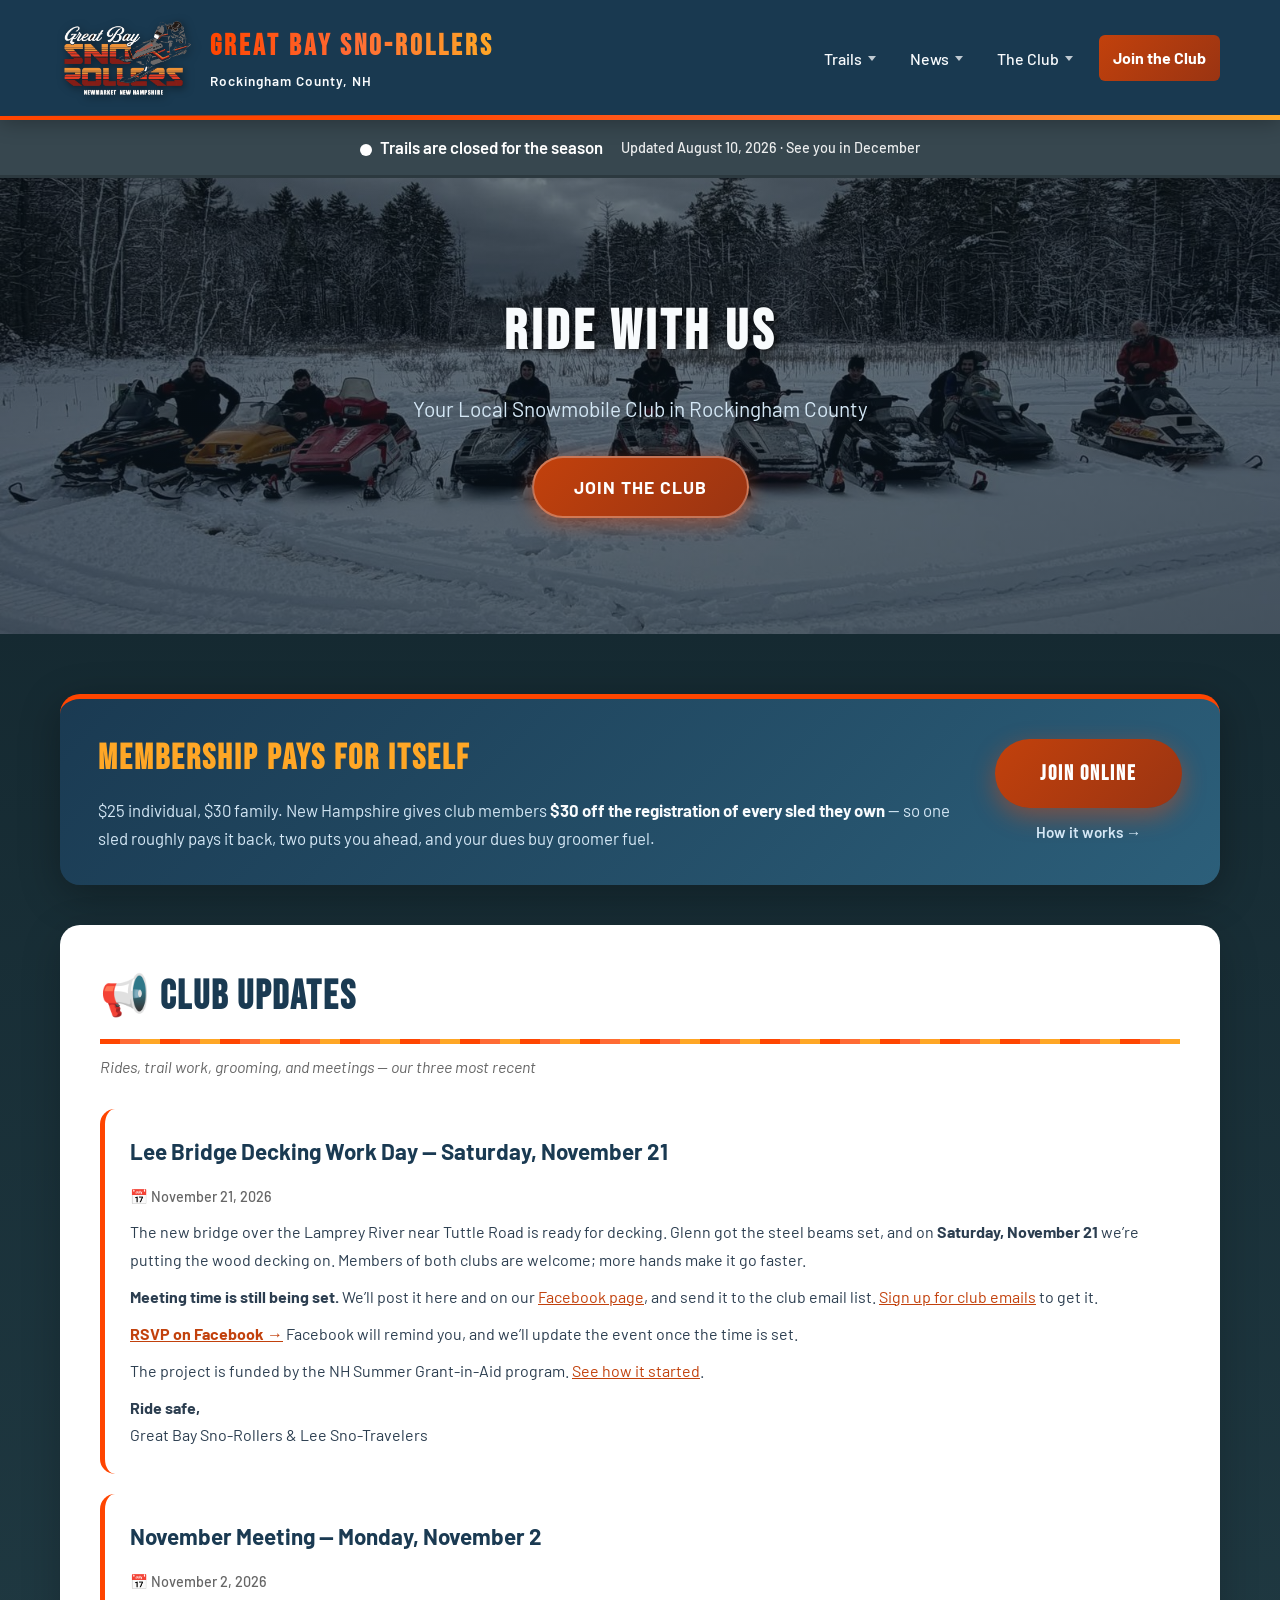
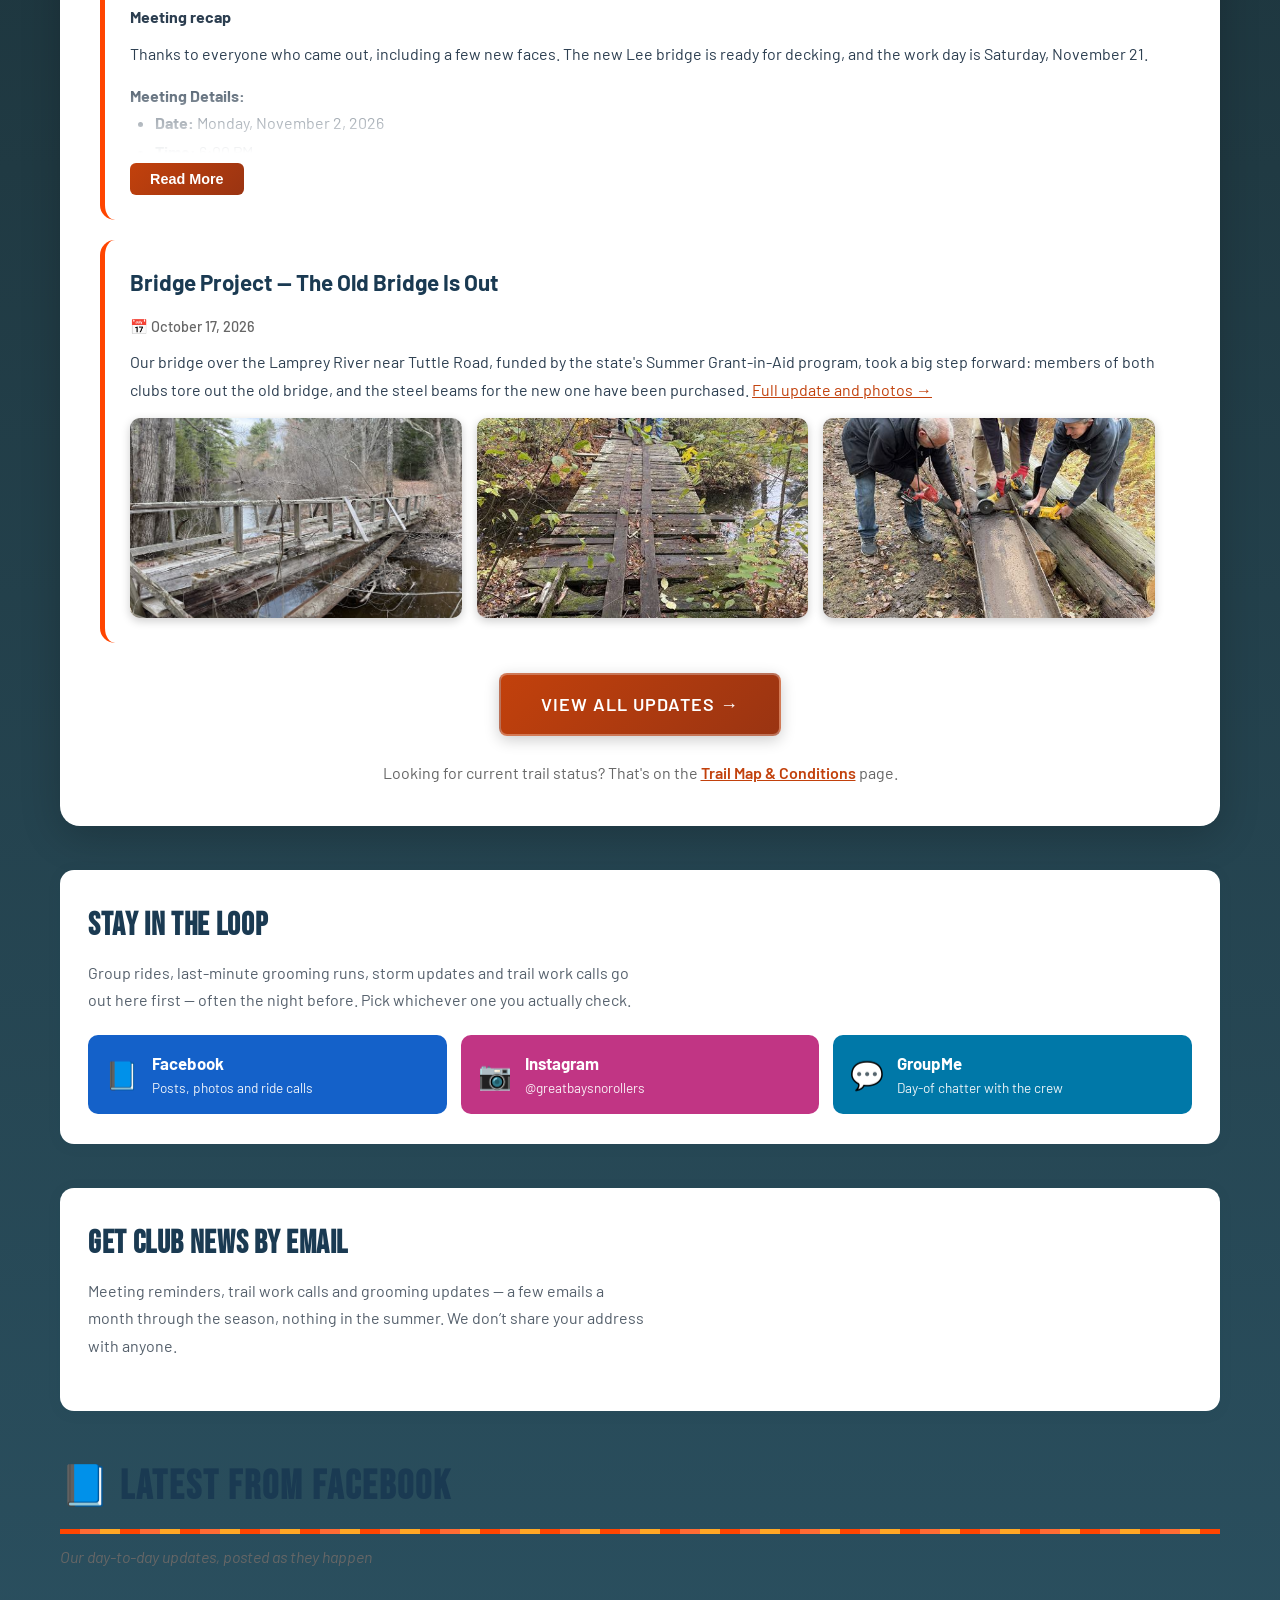
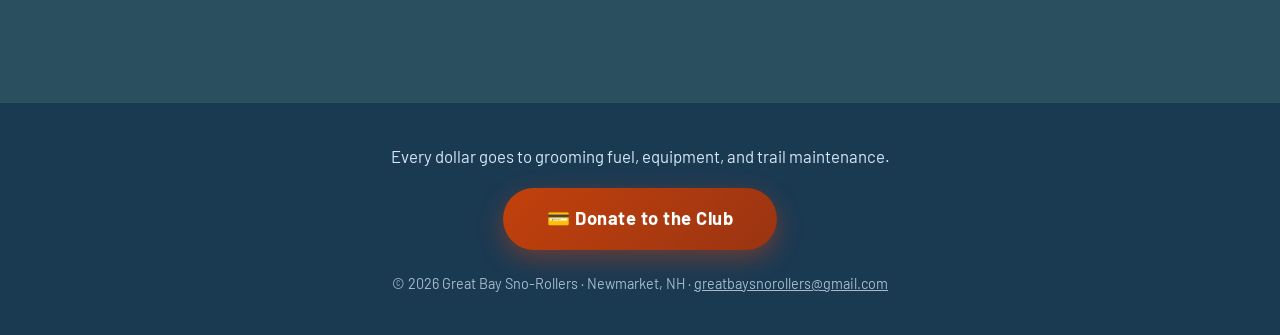
==== commit c186d628: "Link the Nov 21 work day's Facebook event Adds "RSVP on Facebook" to the work-day post (homepage and" ====
--- a/index.html
+++ b/index.html
@@ -1326,6 +1326,8 @@
                         <p style="margin-top: 10px;"><strong>Meeting time is still being set.</strong> We&rsquo;ll post it here
                            and on our <a href="https://www.facebook.com/GreatBaySnoRollersLeeSnoTravelers" target="_blank" rel="noopener">Facebook page</a>,
                            and send it to the club email list. <a href="get-involved.html">Sign up for club emails</a> to get it.</p>
+                        <p style="margin-top: 10px;"><a href="https://www.facebook.com/events/1889427749135666/" target="_blank" rel="noopener"><strong>RSVP on Facebook &rarr;</strong></a>
+                           Facebook will remind you, and we&rsquo;ll update the event once the time is set.</p>
                         <p style="margin-top: 10px;">The project is funded by the NH Summer Grant-in-Aid program.
                            <a href="club-updates.html#bridgeOct17">See how it started</a>.</p>
                         <p style="margin-top: 10px;"><strong>Ride safe,</strong><br>Great Bay Sno-Rollers &amp; Lee Sno-Travelers</p>
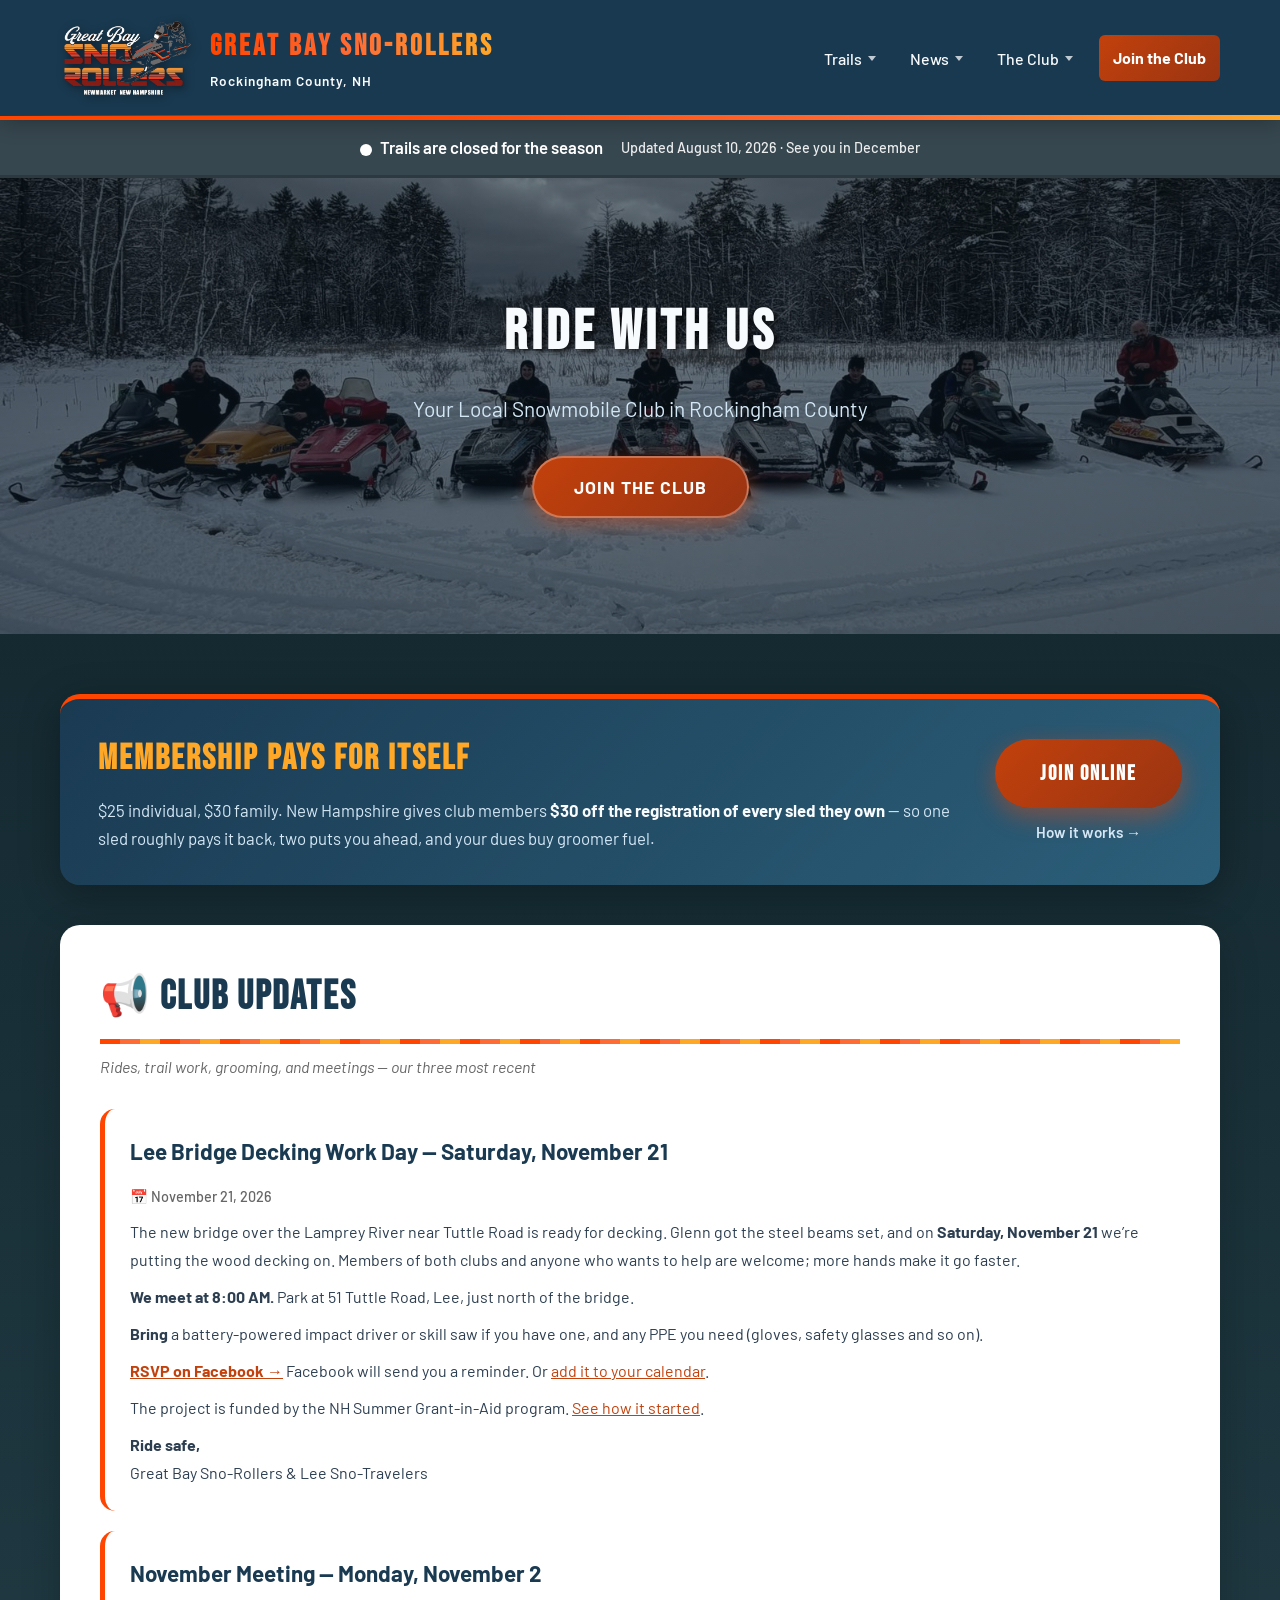
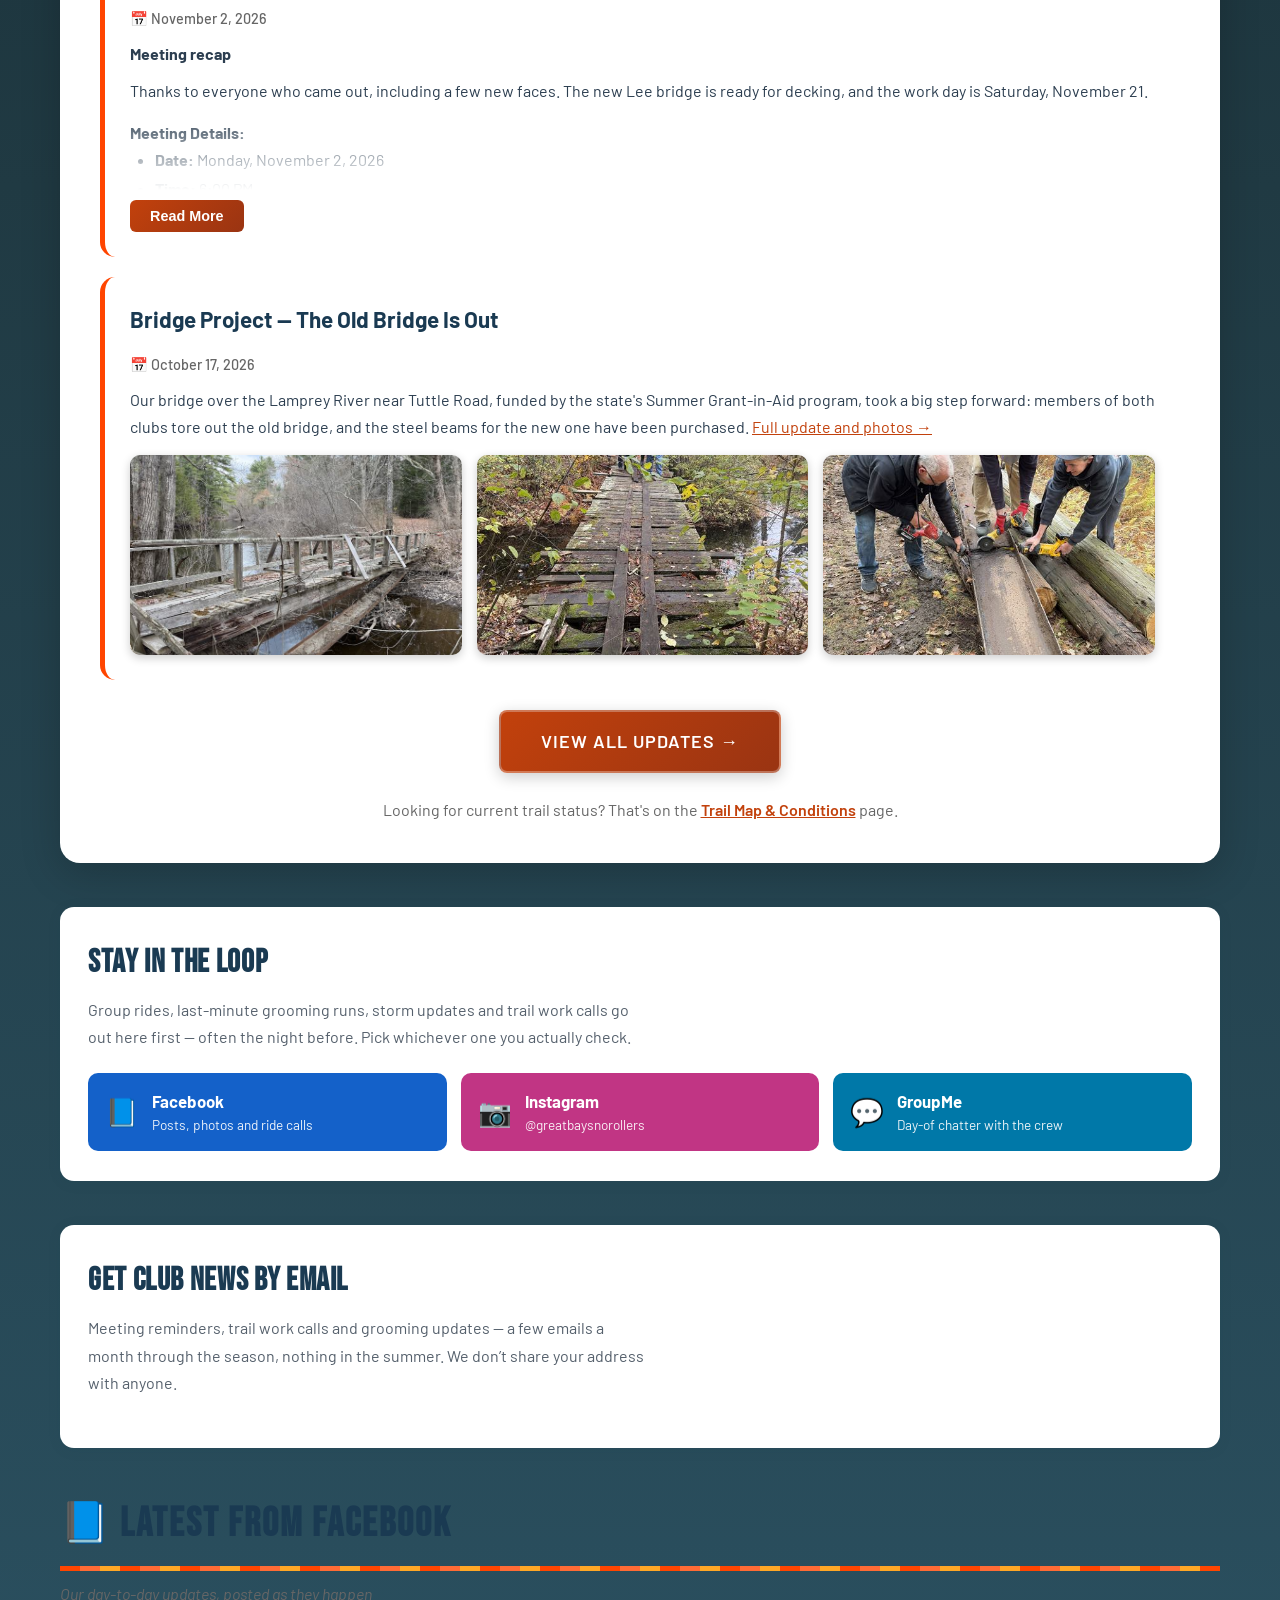
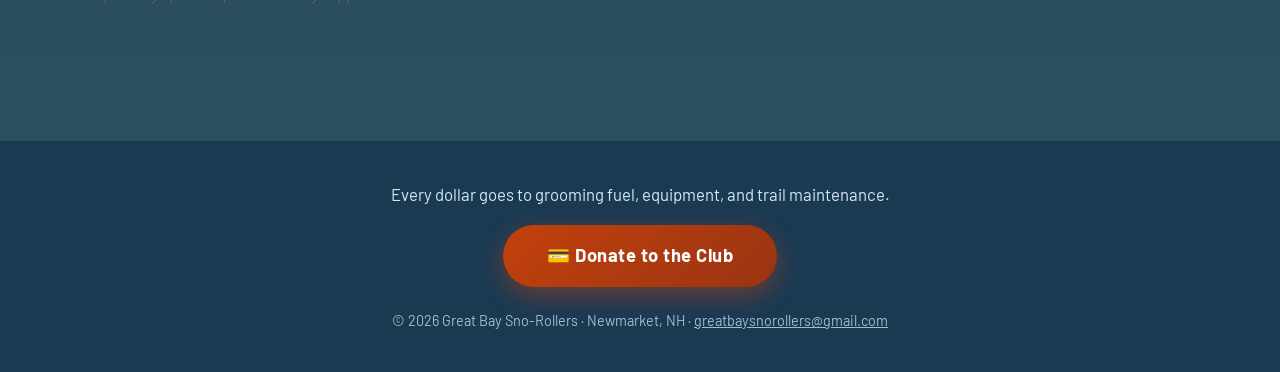
==== commit c672c255: "Work day: 8:00 AM start, parking and tools to bring Matches the updated Facebook event: meet at 8:00" ====
--- a/index.html
+++ b/index.html
@@ -1322,12 +1322,12 @@
                     <div class="update-content">
                         <p>The new bridge over the Lamprey River near Tuttle Road is ready for decking. Glenn got the
                            steel beams set, and on <strong>Saturday, November 21</strong> we&rsquo;re putting the wood
-                           decking on. Members of both clubs are welcome; more hands make it go faster.</p>
-                        <p style="margin-top: 10px;"><strong>Meeting time is still being set.</strong> We&rsquo;ll post it here
-                           and on our <a href="https://www.facebook.com/GreatBaySnoRollersLeeSnoTravelers" target="_blank" rel="noopener">Facebook page</a>,
-                           and send it to the club email list. <a href="get-involved.html">Sign up for club emails</a> to get it.</p>
+                           decking on. Members of both clubs and anyone who wants to help are welcome; more hands make it go faster.</p>
+                        <p style="margin-top: 10px;"><strong>We meet at 8:00 AM.</strong> Park at 51 Tuttle Road, Lee, just north of the bridge.</p>
+                        <p style="margin-top: 10px;"><strong>Bring</strong> a battery-powered impact driver or skill saw if you have one,
+                           and any PPE you need (gloves, safety glasses and so on).</p>
                         <p style="margin-top: 10px;"><a href="https://www.facebook.com/events/1889427749135666/" target="_blank" rel="noopener"><strong>RSVP on Facebook &rarr;</strong></a>
-                           Facebook will remind you, and we&rsquo;ll update the event once the time is set.</p>
+                           Facebook will send you a reminder. Or <a href="https://www.google.com/calendar/event?eid=dHUycG5qbmptdWM2djk3YWthcXVtN2xxbWMgZ3JlYXRiYXlzbm9yb2xsZXJzQG0" target="_blank" rel="noopener">add it to your calendar</a>.</p>
                         <p style="margin-top: 10px;">The project is funded by the NH Summer Grant-in-Aid program.
                            <a href="club-updates.html#bridgeOct17">See how it started</a>.</p>
                         <p style="margin-top: 10px;"><strong>Ride safe,</strong><br>Great Bay Sno-Rollers &amp; Lee Sno-Travelers</p>
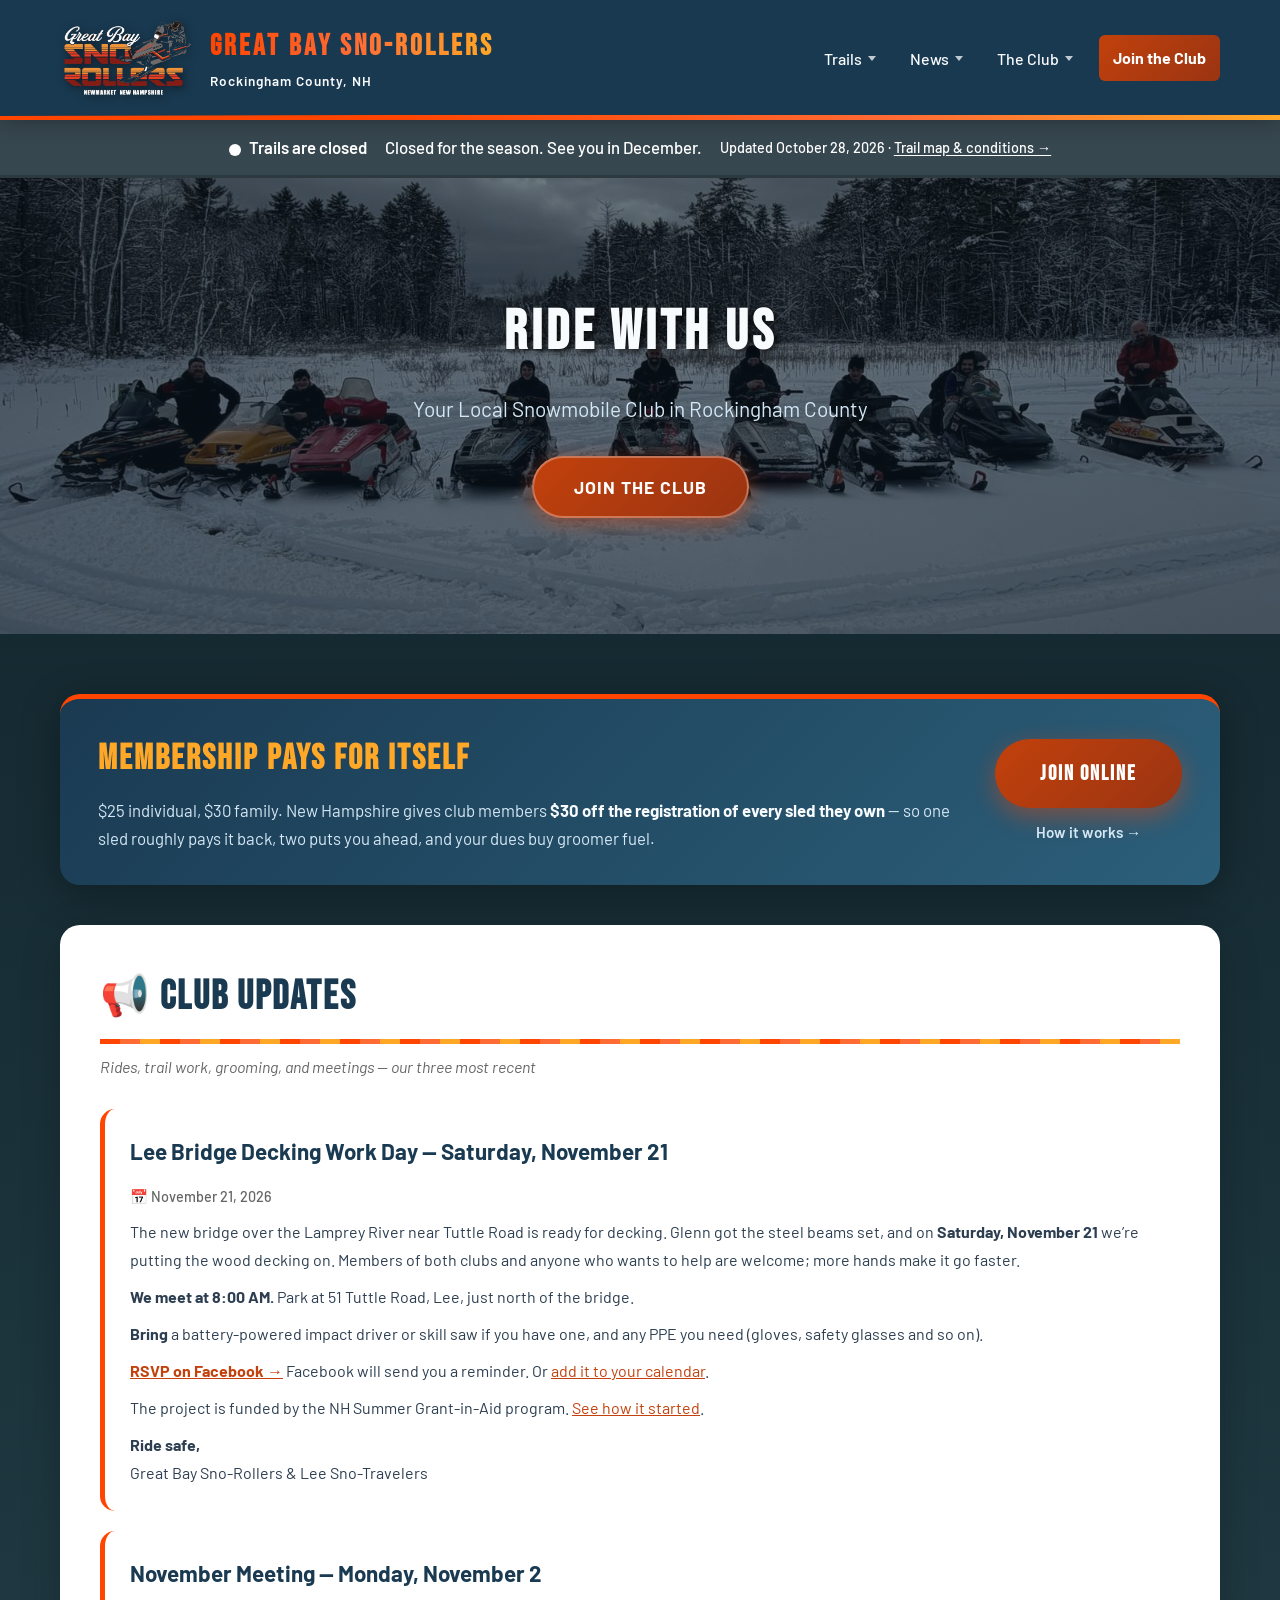
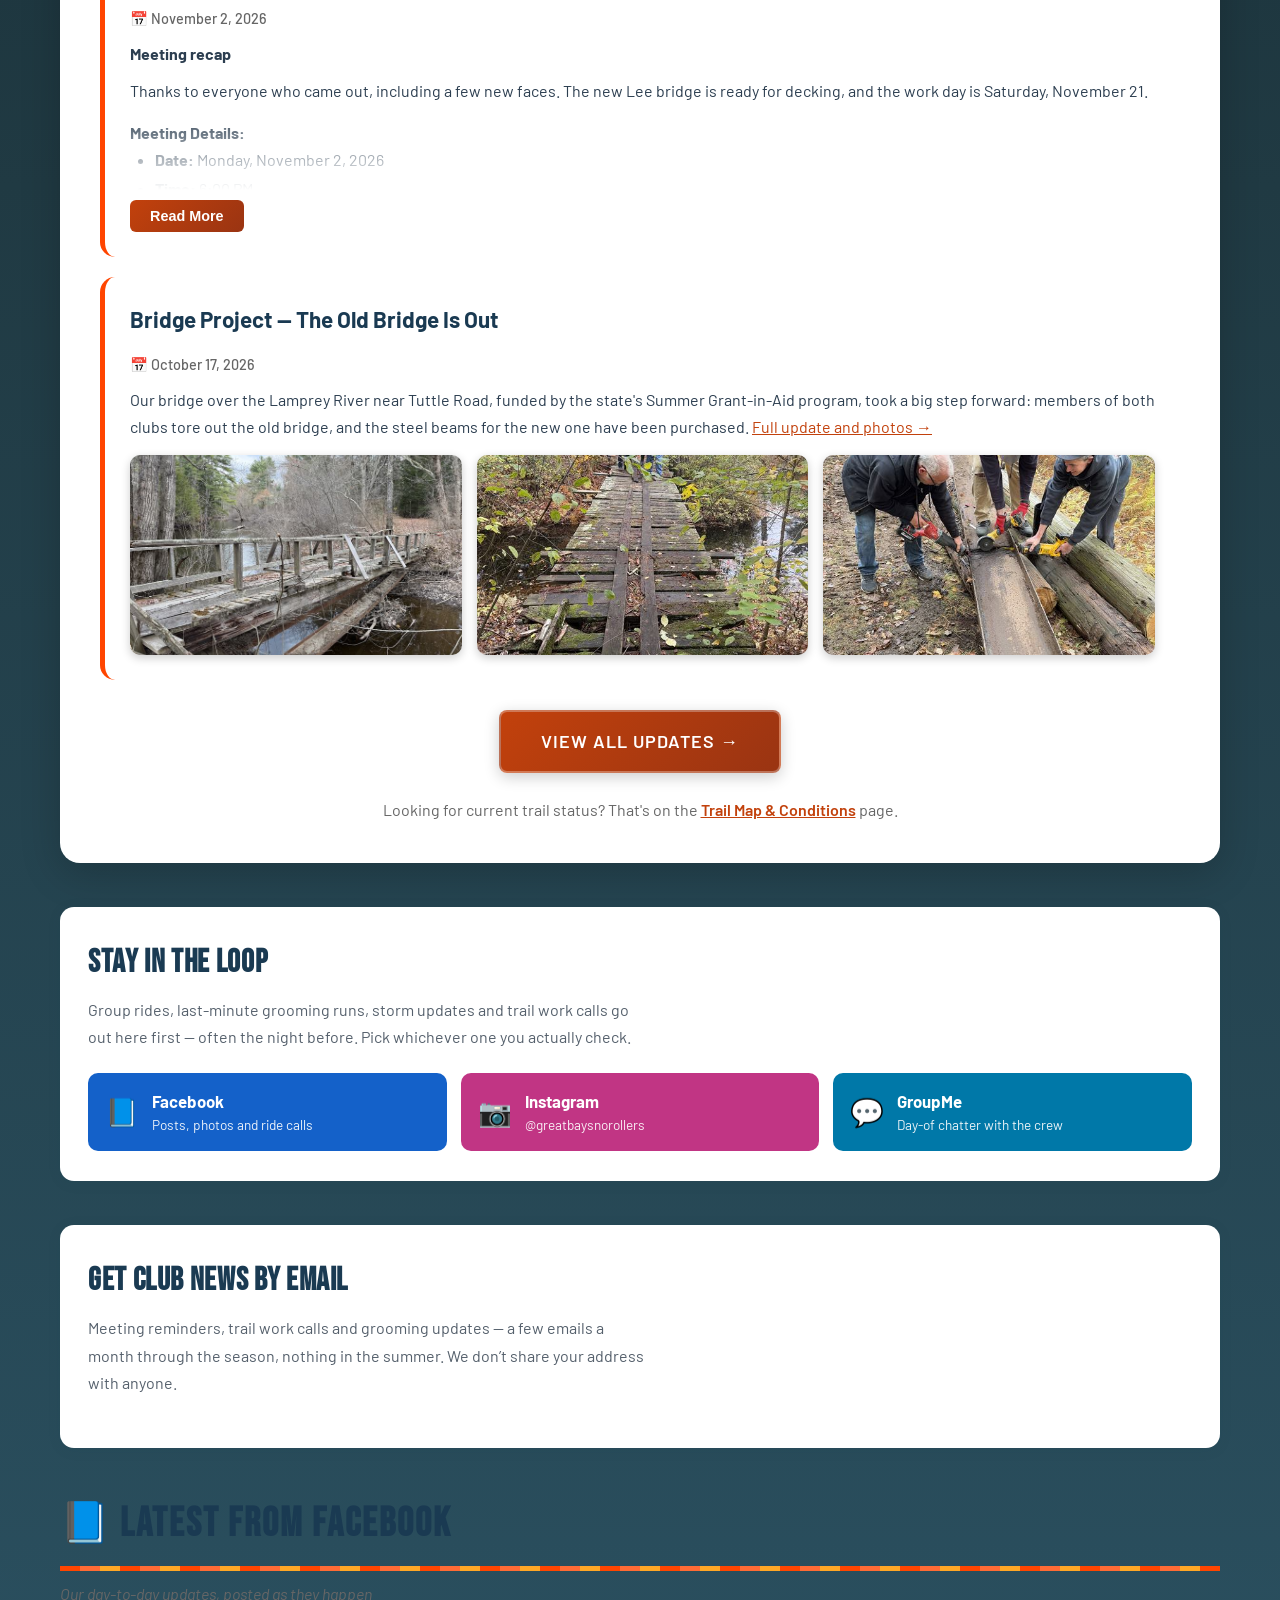
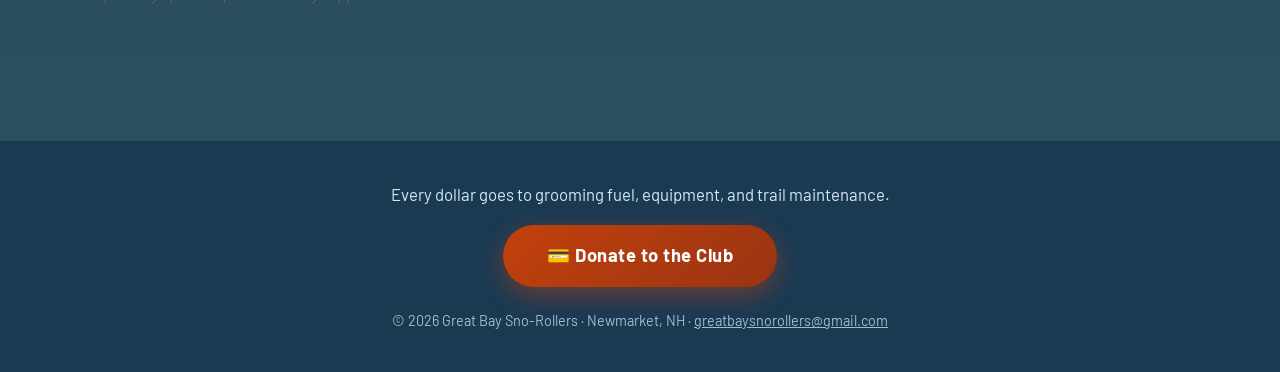
==== commit 199e5ba6: "Homepage trail status reads the trail sheet; shared trail-status.js The homepage status bar was hand" ====
--- a/index.html
+++ b/index.html
@@ -376,8 +376,10 @@
         }
 
         /* ==========================================================
-           TRAIL STATUS BAR  --  edit this ONE spot to set trail status
-           See the markup below <body> for the four ready-made options.
+           TRAIL STATUS BAR  --  filled in from the trail Google Sheet
+           (see the markup below <body>). Colours: open green, caution
+           amber, closed slate (closed is the normal state most of the
+           year, so it isn't alarm-red).
            ========================================================== */
         .trail-status-bar {
             padding: 14px 20px;
@@ -385,13 +387,28 @@
             font-weight: 600;
             font-size: 1.05rem;
             color: #fff;
+            border-bottom: 3px solid rgba(0, 0, 0, 0.2);
+        }
+        .trail-status-bar .status-main {
             display: flex;
             flex-wrap: wrap;
             justify-content: center;
             align-items: center;
-            gap: 8px 18px;
-            border-bottom: 3px solid rgba(0, 0, 0, 0.2);
-        }
+            gap: 4px 18px;
+        }
+        .trail-status-bar .status-comment { font-weight: 500; }
+        .trail-status-bar a { color: inherit; text-decoration: underline; text-underline-offset: 2px; white-space: nowrap; }
+        .trail-status-bar .status-exceptions {
+            list-style: none;
+            margin: 8px auto 0;
+            padding: 8px 0 0;
+            max-width: 900px;
+            border-top: 1px solid rgba(255, 255, 255, 0.3);
+            font-weight: 500;
+            font-size: 0.95rem;
+        }
+        .trail-status-bar .status-exceptions li { margin: 2px 0; }
+        .trail-status-bar.is-caution .status-exceptions { border-top-color: rgba(44, 62, 80, 0.3); }
 
         .trail-status-bar .status-dot {
             display: inline-block;
@@ -406,13 +423,12 @@
         .trail-status-bar .status-stamp {
             font-weight: 500;
             font-size: 0.9rem;
-            opacity: 0.9;
+            opacity: 1;   /* was 0.9: fell under 4.5:1 on the green bar */
         }
 
         .trail-status-bar.is-open     { background: #2E7D32; }
-        .trail-status-bar.is-closed   { background: #C62828; }
+        .trail-status-bar.is-closed   { background: #37474F; }
         .trail-status-bar.is-caution  { background: #F9A825; color: #2C3E50; }
-        .trail-status-bar.is-offseason{ background: #37474F; }
 
 
         /* ---------- Facebook follow band ---------- */
@@ -1241,20 +1257,77 @@
     </script>
 
     <!-- ============================================================
-         TRAIL STATUS BAR
-         Update this whenever trail status changes. Change TWO things:
-           1. the class on the <div>   2. the text inside it
-         Ready-made options (copy the whole line you want):
-
-         <div class="trail-status-bar is-open">
-         <div class="trail-status-bar is-caution">
-         <div class="trail-status-bar is-closed">
-         <div class="trail-status-bar is-offseason">
+         TRAIL STATUS BAR -- no need to edit this.
+         It fills itself in from the trail naming Google Sheet, tab
+         "Website Status" (the same one the trails page reads, via
+         trail-status.js): row 2 NETWORK gives the status, comment and
+         Updated date; any trail set differently is listed underneath.
+         The text below only shows if the sheet can't be reached.
          ============================================================ -->
-    <div class="trail-status-bar is-offseason">
-        <span><span class="status-dot"></span>Trails are closed for the season</span>
-        <span class="status-stamp">Updated August 10, 2026 &middot; See you in December</span>
+    <div class="trail-status-bar is-closed" id="trail-status-bar">
+        <div class="status-main">
+            <span class="status-head"><span class="status-dot" aria-hidden="true"></span><span id="ts-label">Trails are closed</span></span>
+            <span class="status-comment" id="ts-comment">Closed for the season. See you in December.</span>
+            <span class="status-stamp">Updated <span id="ts-updated">October 28, 2026</span> &middot; <a href="trails.html">Trail map &amp; conditions &rarr;</a></span>
+        </div>
+        <ul class="status-exceptions" id="ts-exceptions" hidden></ul>
     </div>
+
+    <script src="trails-data.js"></script>
+    <script src="trail-status.js"></script>
+    <script>
+        // Fill the trail status bar: built-in values first, then the sheet's when it loads.
+        (function () {
+            var bar = document.getElementById('trail-status-bar');
+            var LABELS = {
+                open:    'Trails are open',
+                caution: 'Trails are open: ride with caution',
+                closed:  'Trails are closed'
+            };
+            var names = {};
+            (window.TRAIL_DATA || []).forEach(function (t) { names[t.id] = t.name; });
+
+            // "GREENWAY TRL" -> "Greenway Trail"; unnamed trails show their id (e.g. GB-05).
+            function trailName(id) {
+                var n = names[id];
+                if (!n) return id;
+                if (n === n.toUpperCase()) {
+                    n = n.toLowerCase().replace(/\b[a-z]/g, function (c) { return c.toUpperCase(); });
+                }
+                return n.replace(/\bTrl\b/gi, 'Trail');
+            }
+
+            function render() {
+                var st = NETWORK_STATUS.status;
+                bar.className = 'trail-status-bar is-' + st;
+                document.getElementById('ts-label').textContent = LABELS[st] || LABELS.closed;
+                document.getElementById('ts-comment').textContent = NETWORK_STATUS.comment || '';
+                document.getElementById('ts-updated').textContent = LAST_UPDATED;
+
+                var list = document.getElementById('ts-exceptions');
+                var ex = trailExceptions();
+                list.innerHTML = '';
+                list.hidden = !ex.length;
+                var MAX = 4;
+                ex.slice(0, MAX).forEach(function (e) {
+                    var li = document.createElement('li');
+                    var b = document.createElement('strong');
+                    b.textContent = trailName(e.id) + ': ' + e.status.charAt(0).toUpperCase() + e.status.slice(1);
+                    li.appendChild(b);
+                    if (e.comment) li.appendChild(document.createTextNode(' — ' + e.comment));
+                    list.appendChild(li);
+                });
+                if (ex.length > MAX) {
+                    var more = document.createElement('li');
+                    more.innerHTML = '<a href="trails.html">' + (ex.length - MAX) + ' more on the trail map</a>';
+                    list.appendChild(more);
+                }
+            }
+
+            render();
+            loadTrailStatus(render);
+        })();
+    </script>
 
     <section class="hero">
         <!-- ============================================================
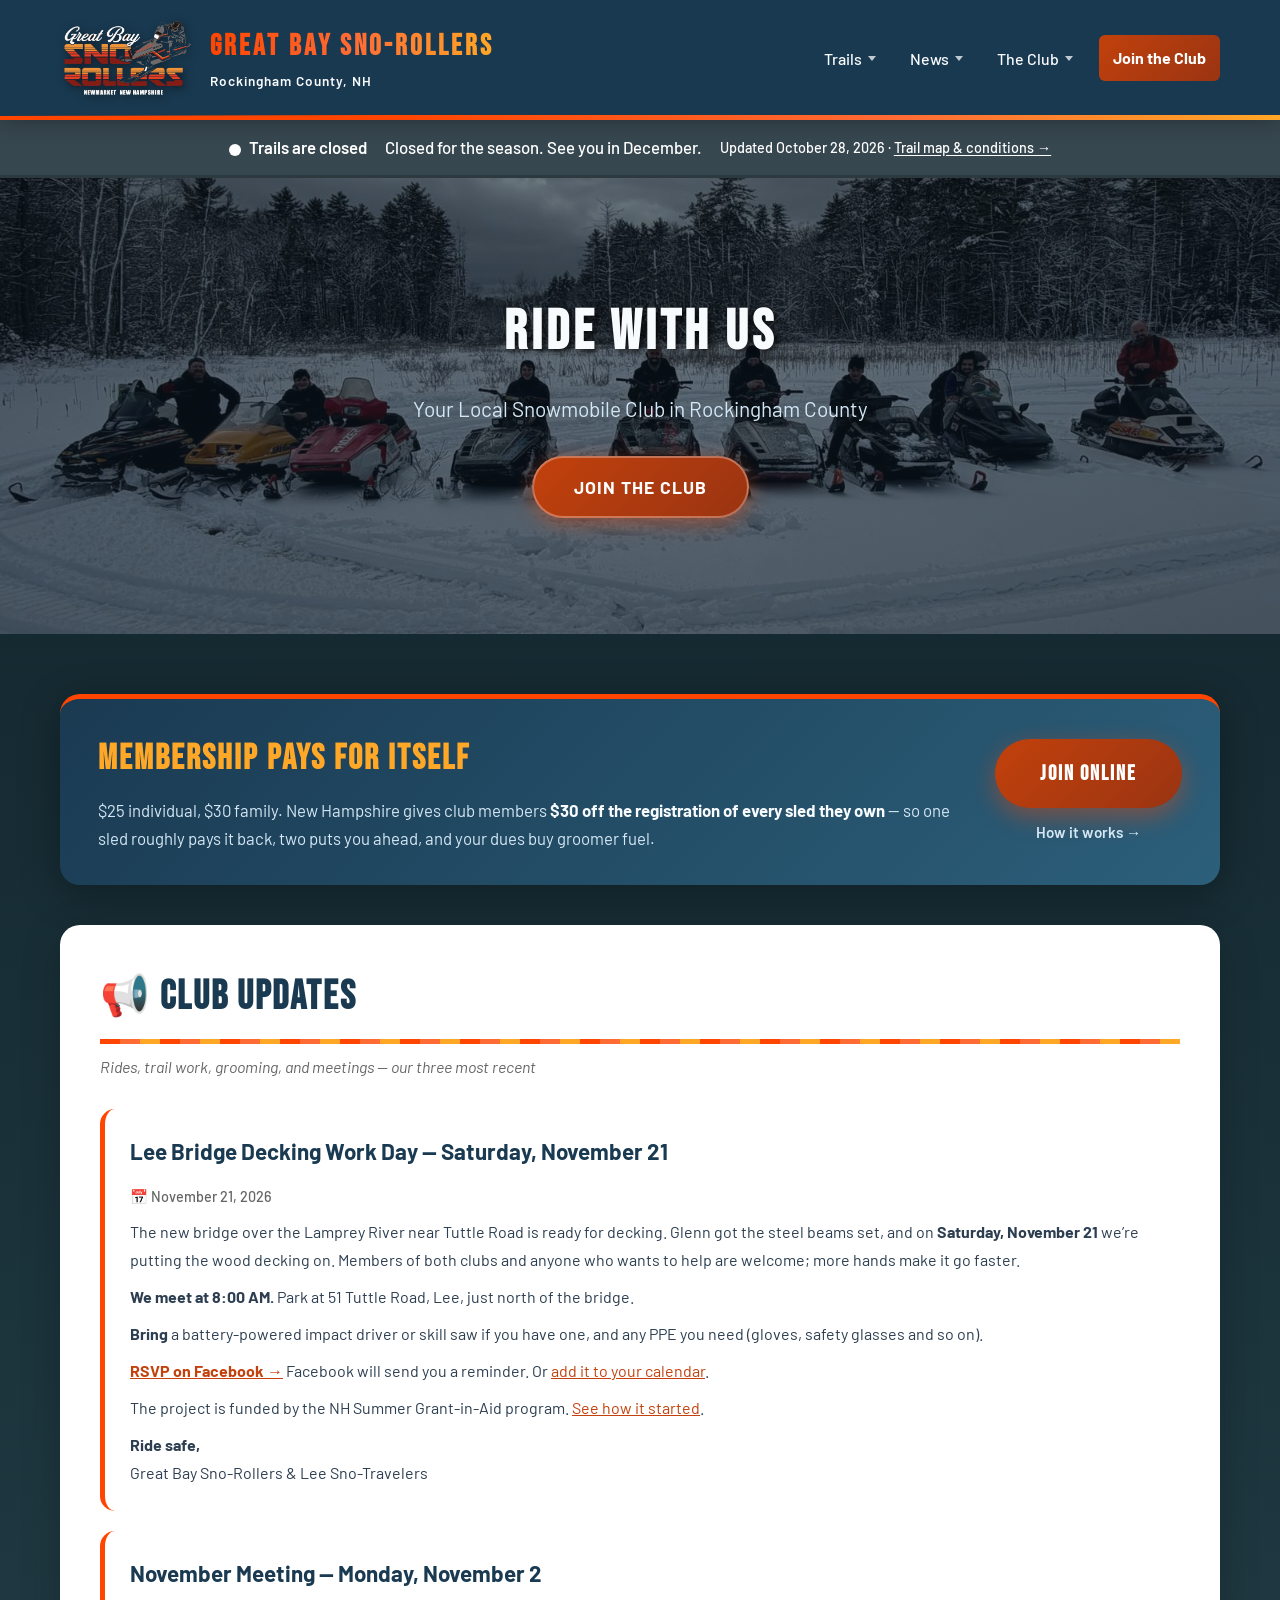
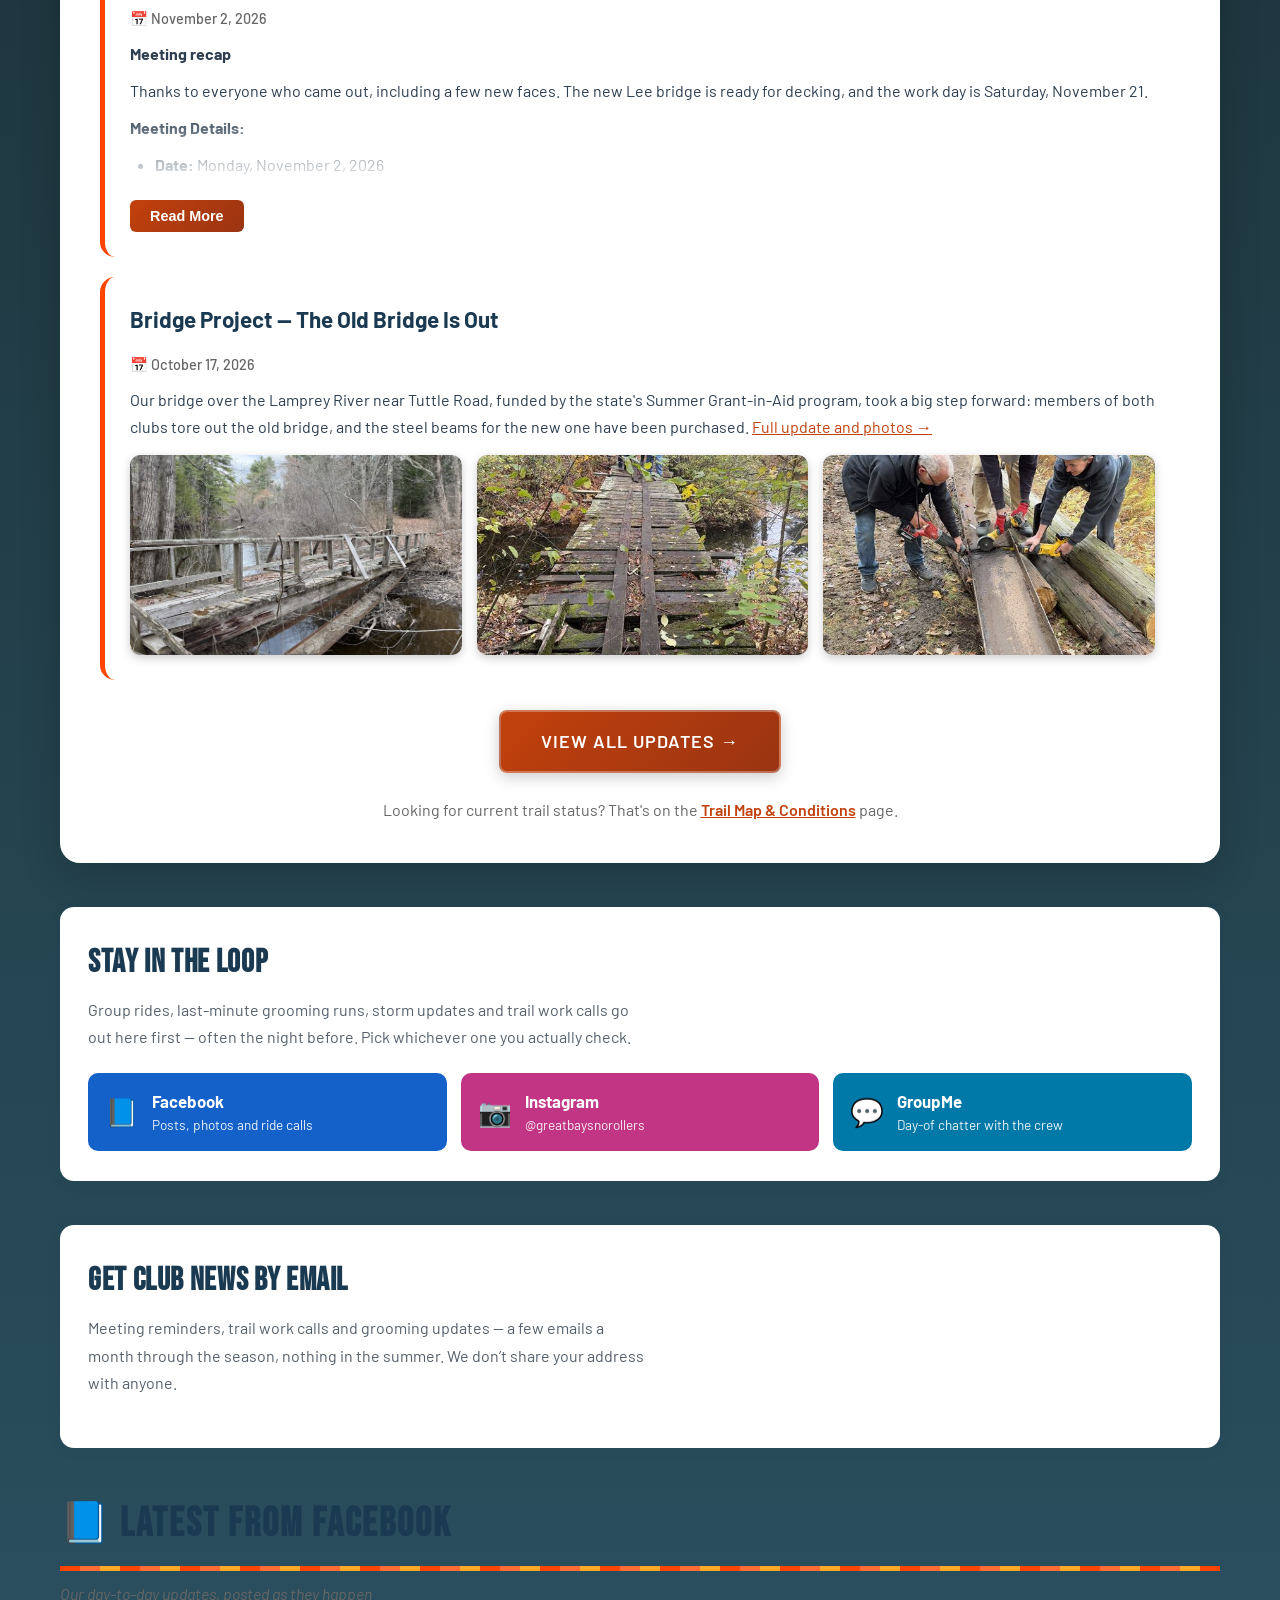
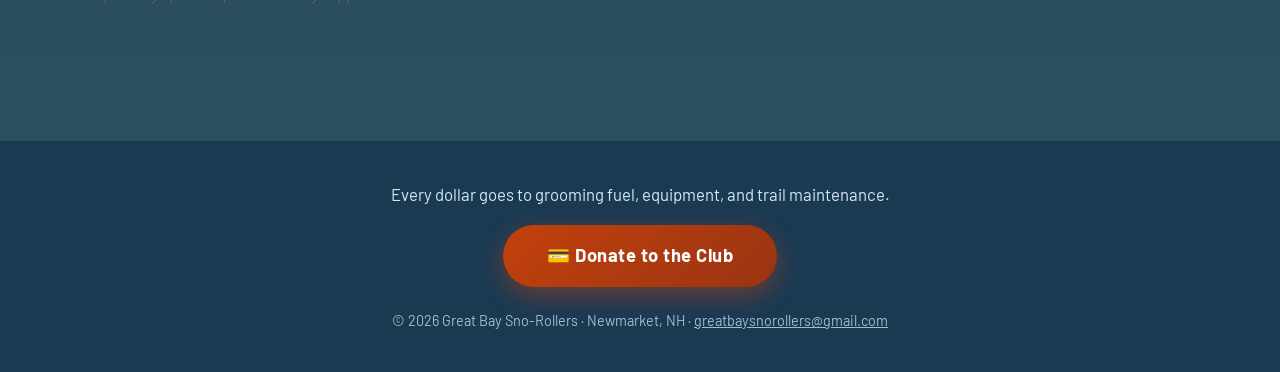
==== commit bde1aa99: "Club updates and Coming Up events from one data file (D14) Posts were pasted by hand into index.html" ====
--- a/index.html
+++ b/index.html
@@ -552,6 +552,17 @@
             transform: translateY(-5px);
             box-shadow: 0 10px 30px rgba(0, 0, 0, 0.15);
         }
+
+        /* Cards drawn by updates.js (was an inline style on every card) */
+        .updates-grid .update-card {
+            background: white;
+            border-left: 5px solid var(--logo-gradient-start);
+            scroll-margin-top: 140px;   /* clears the fixed header when a link jumps here */
+        }
+        @media (max-width: 900px) { .updates-grid .update-card { scroll-margin-top: 205px; } }
+        .update-content p + p, .update-content p + ul, .update-content ul + p { margin-top: 10px; }
+        .update-content ul { padding-left: 25px; line-height: 1.8; }
+        .update-ps { font-style: italic; color: #55606c; }
 
         .update-card.status-open {
             border-left-color: var(--success-green);
@@ -1231,18 +1242,6 @@
             hamburger.classList.remove('active');
         }
 
-        // Toggle expand/collapse for long posts
-        function toggleExpand(contentId, button) {
-            const content = document.getElementById(contentId);
-            content.classList.toggle('collapsed');
-
-            if (content.classList.contains('collapsed')) {
-                button.textContent = 'Read More';
-            } else {
-                button.textContent = 'Read Less';
-            }
-        }
-
         // Close menu when clicking outside
         document.addEventListener('click', function(event) {
             const nav = document.querySelector('nav');
@@ -1384,74 +1383,11 @@
             </h2>
             <p class="section-subtitle">Rides, trail work, grooming, and meetings &mdash; our three most recent</p>
 
-            <div class="updates-grid">
-                <!-- ADD NEW UPDATES AT THE TOP OF THIS LIST -->
-
-                <div class="update-card" style="background: white; border-left: 5px solid var(--logo-gradient-start);">
-                    <div class="update-header">
-                        <h3 class="update-title">Lee Bridge Decking Work Day &mdash; Saturday, November 21</h3>
-                    </div>
-                    <p class="update-date">&#128197; November 21, 2026</p>
-                    <div class="update-content">
-                        <p>The new bridge over the Lamprey River near Tuttle Road is ready for decking. Glenn got the
-                           steel beams set, and on <strong>Saturday, November 21</strong> we&rsquo;re putting the wood
-                           decking on. Members of both clubs and anyone who wants to help are welcome; more hands make it go faster.</p>
-                        <p style="margin-top: 10px;"><strong>We meet at 8:00 AM.</strong> Park at 51 Tuttle Road, Lee, just north of the bridge.</p>
-                        <p style="margin-top: 10px;"><strong>Bring</strong> a battery-powered impact driver or skill saw if you have one,
-                           and any PPE you need (gloves, safety glasses and so on).</p>
-                        <p style="margin-top: 10px;"><a href="https://www.facebook.com/events/1889427749135666/" target="_blank" rel="noopener"><strong>RSVP on Facebook &rarr;</strong></a>
-                           Facebook will send you a reminder. Or <a href="https://www.google.com/calendar/event?eid=dHUycG5qbmptdWM2djk3YWthcXVtN2xxbWMgZ3JlYXRiYXlzbm9yb2xsZXJzQG0" target="_blank" rel="noopener">add it to your calendar</a>.</p>
-                        <p style="margin-top: 10px;">The project is funded by the NH Summer Grant-in-Aid program.
-                           <a href="club-updates.html#bridgeOct17">See how it started</a>.</p>
-                        <p style="margin-top: 10px;"><strong>Ride safe,</strong><br>Great Bay Sno-Rollers &amp; Lee Sno-Travelers</p>
-                    </div>
-                </div>
-
-                <div class="update-card" style="background: white; border-left: 5px solid var(--logo-gradient-start);">
-                    <div class="update-header">
-                        <h3 class="update-title">November Meeting &mdash; Monday, November 2</h3>
-                    </div>
-                    <p class="update-date">&#128197; November 2, 2026</p>
-                    <div class="update-content expandable-content collapsed" id="meetNov2">
-                        <p><strong>Meeting recap</strong></p>
-                        <p style="margin-top: 10px;">Thanks to everyone who came out, including a few new faces. The new Lee bridge is
-                           ready for decking, and the work day is Saturday, November 21.</p>
-
-                        <p style="margin-top: 15px;"><strong>Meeting Details:</strong></p>
-                        <ul style="padding-left: 25px; line-height: 1.8;">
-                            <li><strong>Date:</strong> Monday, November 2, 2026</li>
-                            <li><strong>Time:</strong> 6:00 PM</li>
-                            <li><strong>Location:</strong> Billy's shop &mdash; 31 Tuckers Way, Newmarket, NH 03857</li>
-                        </ul>
-
-                        <p style="margin-top: 15px;"><strong>Want the full recap?</strong> Agendas and meeting recaps go
-                           out by email. <a href="get-involved.html">Sign up for club emails</a> to get them.</p>
-
-                        <p style="margin-top: 15px;">Next meeting: <a href="events.html">Monday, December 7</a>.</p>
-                        <p style="margin-top: 10px;"><strong>Ride safe,</strong><br>Great Bay Sno-Rollers &amp; Lee Sno-Travelers</p>
-                    </div>
-                    <button class="expand-button" onclick="toggleExpand('meetNov2', this)">Read More</button>
-                </div>
-
-                <div class="update-card" style="background: white; border-left: 5px solid var(--logo-gradient-start);">
-                    <div class="update-header">
-                        <h3 class="update-title">Bridge Project &mdash; The Old Bridge Is Out</h3>
-                    </div>
-                    <p class="update-date">&#128197; October 17, 2026</p>
-                    <div class="update-content">
-                        <p>Our bridge over the Lamprey River near Tuttle Road, funded by the state's Summer
-                           Grant-in-Aid program, took a big step forward: members of both clubs tore out the old
-                           bridge, and the steel beams for the new one have been purchased.
-                           <a href="club-updates.html#bridgeOct17">Full update and photos &rarr;</a></p>
-                        <div class="update-images">
-                            <img src="3-MEDIA/1-Photos/2026_Oct17-Bridge_Demo/thumbs/old-bridge-before.jpg" data-full="3-MEDIA/1-Photos/2026_Oct17-Bridge_Demo/old-bridge-before.jpg" alt="The old wooden bridge over the Lamprey River before demolition" loading="lazy" onclick="window.open(this.dataset.full, '_blank')">
-                            <img src="3-MEDIA/1-Photos/2026_Oct17-Bridge_Demo/thumbs/crew-pulling-decking.jpg" data-full="3-MEDIA/1-Photos/2026_Oct17-Bridge_Demo/crew-pulling-decking.jpg" alt="Club members pulling up the old decking" loading="lazy" onclick="window.open(this.dataset.full, '_blank')">
-                            <img src="3-MEDIA/1-Photos/2026_Oct17-Bridge_Demo/thumbs/cutting-old-steel.jpg" data-full="3-MEDIA/1-Photos/2026_Oct17-Bridge_Demo/cutting-old-steel.jpg" alt="Three members cutting up the old steel with grinders" loading="lazy" onclick="window.open(this.dataset.full, '_blank')">
-                        </div>
-                    </div>
-                </div>
-
-</div>
+            <!-- Posts come from updates-data.js: the newest 3 show here. -->
+            <div class="updates-grid" data-updates="3">
+                <noscript><p>Club updates need JavaScript turned on. They are also posted on our
+                   <a href="https://www.facebook.com/GreatBaySnoRollersLeeSnoTravelers">Facebook Page</a>.</p></noscript>
+            </div>
 
             <div style="text-align: center; margin-top: 30px;">
                 <a href="club-updates.html" class="cta-button" style="display: inline-block; padding: 15px 40px; background: linear-gradient(135deg, var(--logo-gradient-start) 0%, var(--logo-gradient-mid) 50%, var(--logo-gradient-end) 100%); color: white; text-decoration: none; border-radius: 8px; font-weight: 600; font-size: 18px; box-shadow: 0 4px 15px rgba(0,0,0,0.2);">
@@ -1603,5 +1539,8 @@
         (window,document,'script','https://assets.mailerlite.com/js/universal.js','ml');
         ml('account', '2692960');
     </script>
+    <!-- Club updates: edit updates-data.js to add a post -->
+    <script src="updates-data.js"></script>
+    <script src="updates.js"></script>
 </body>
 </html>
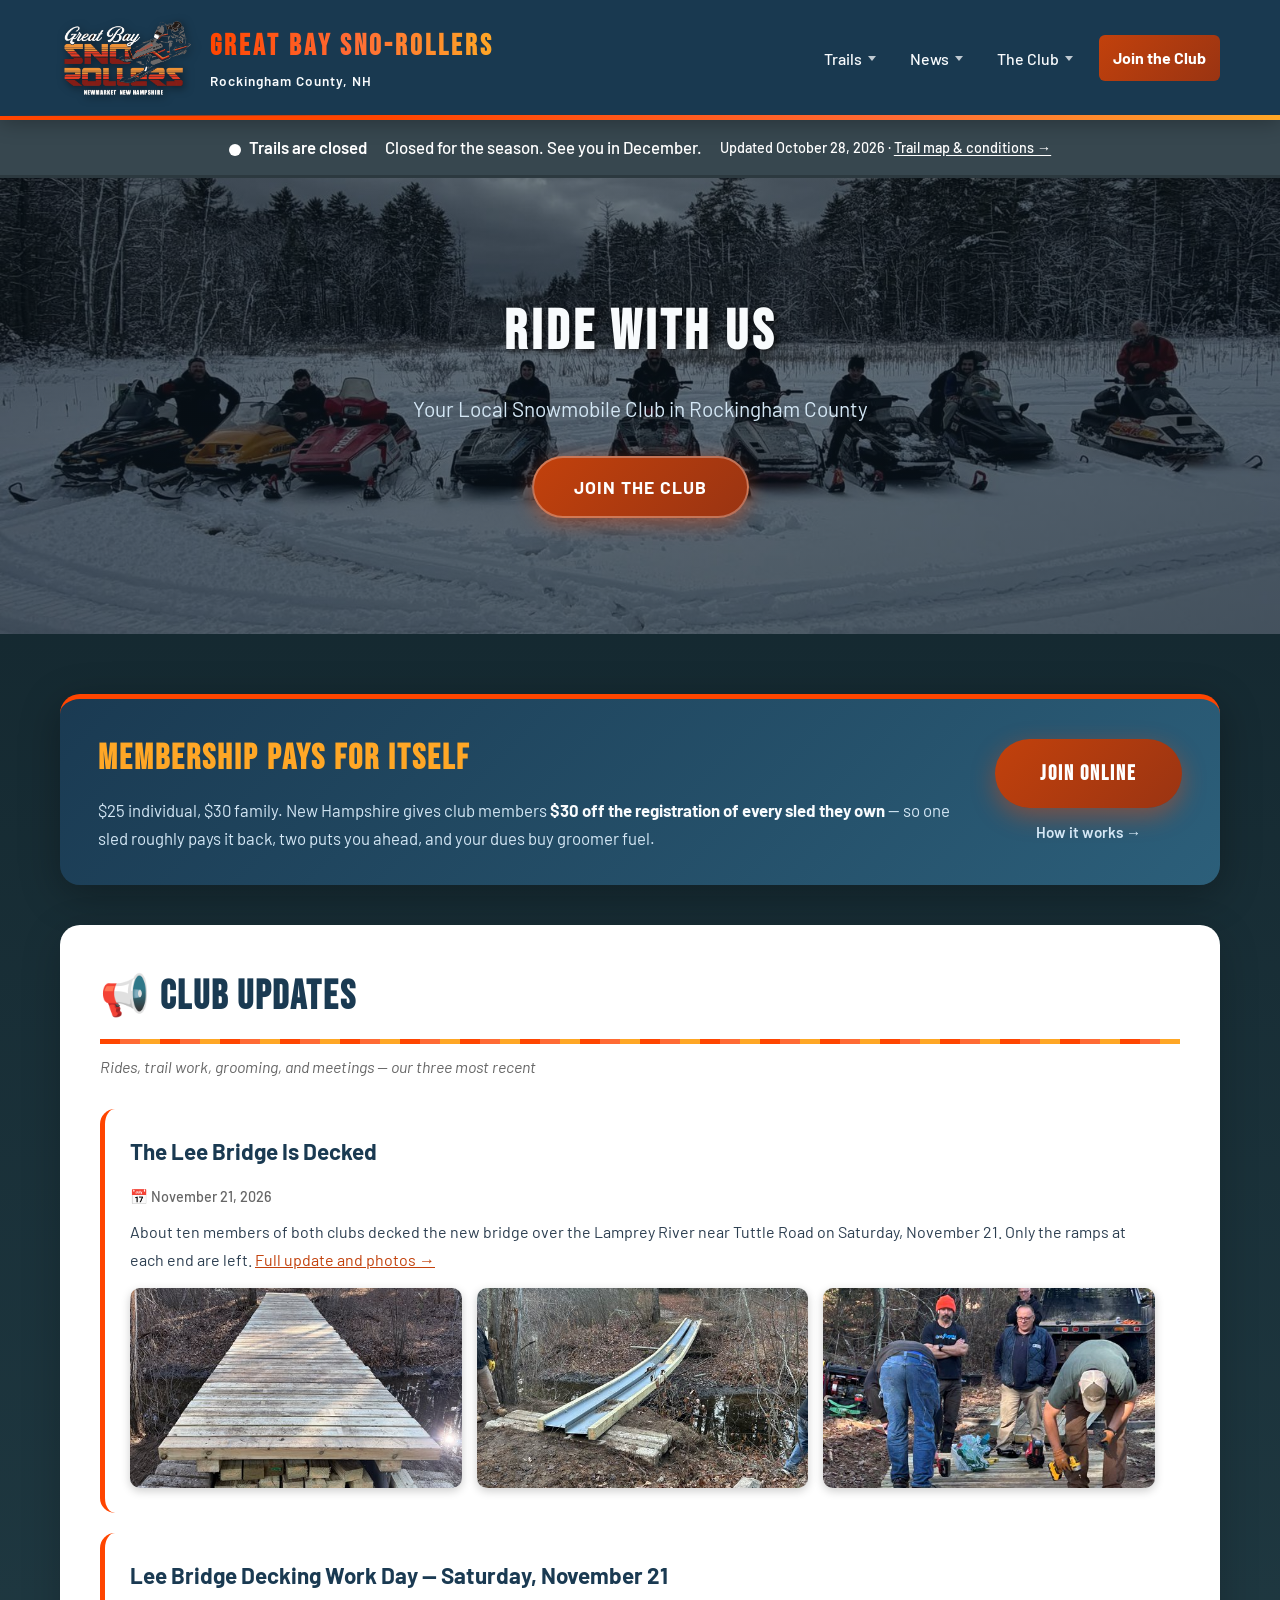
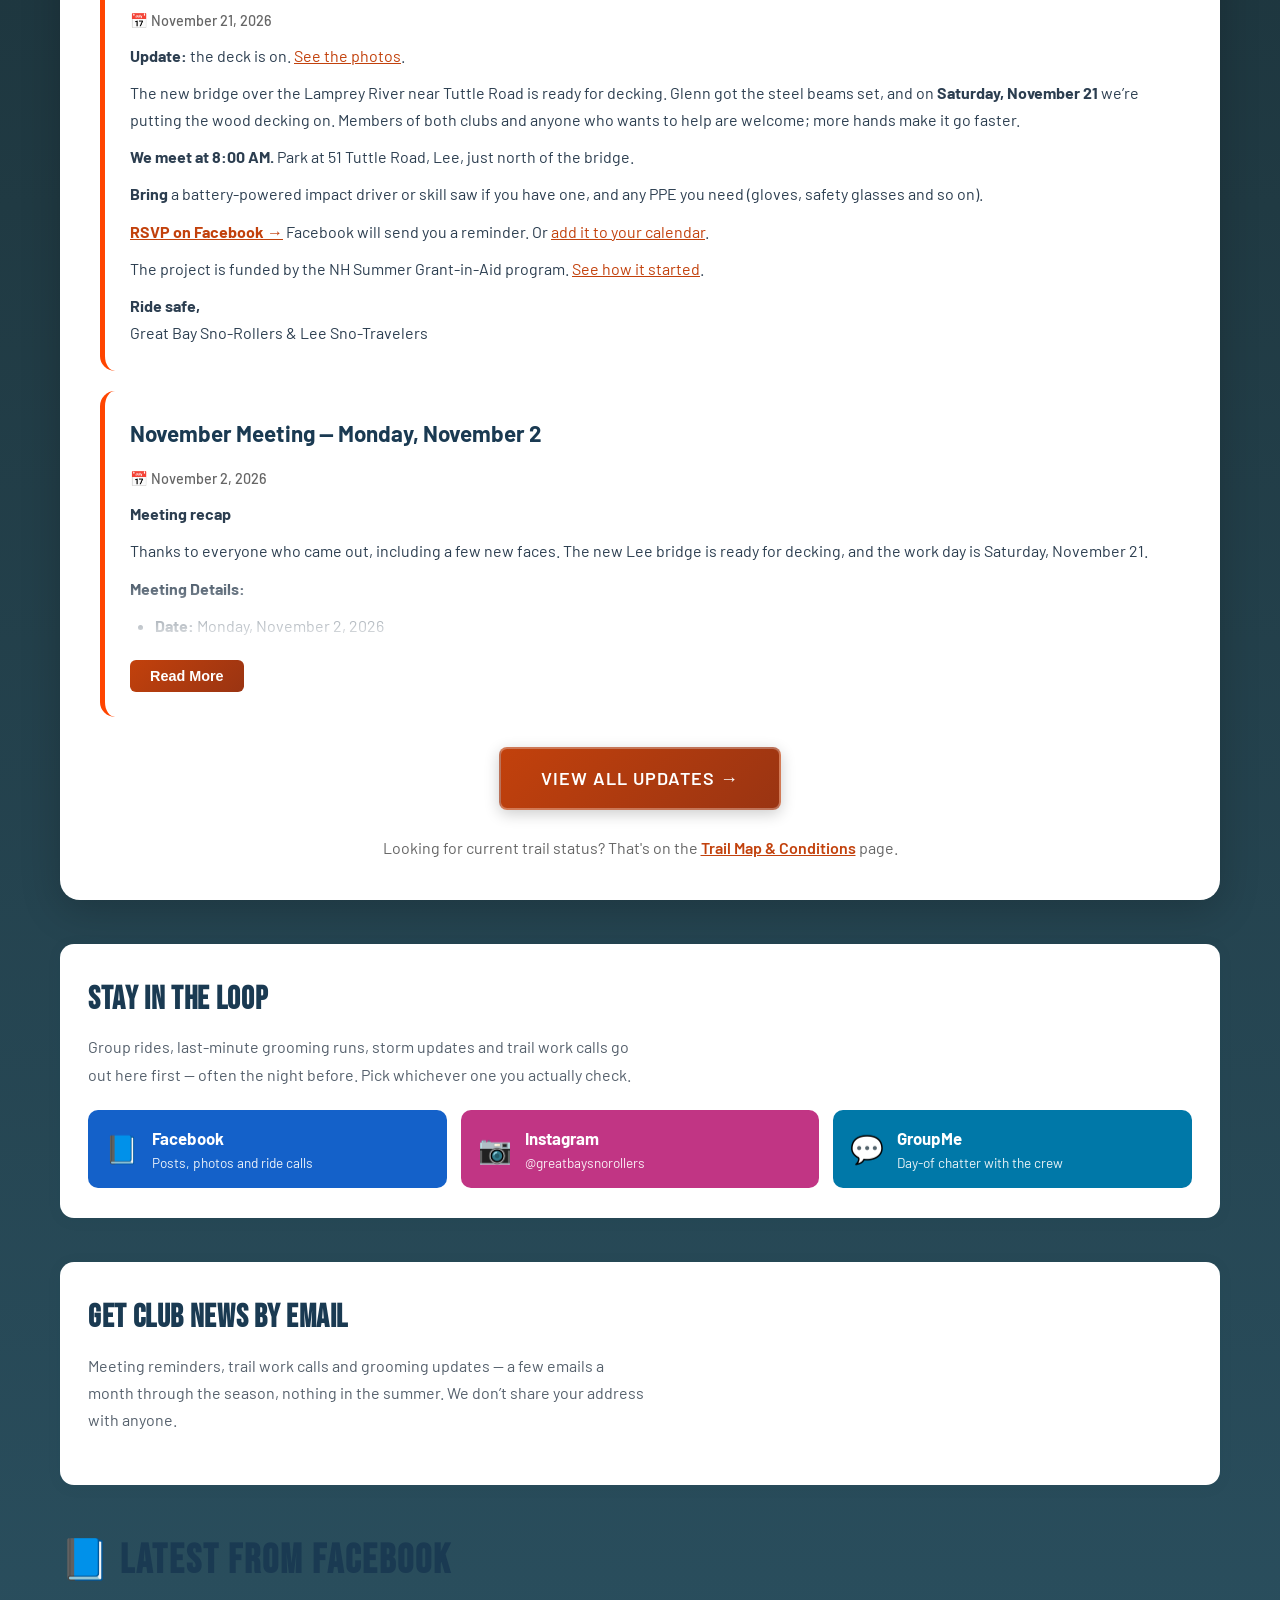
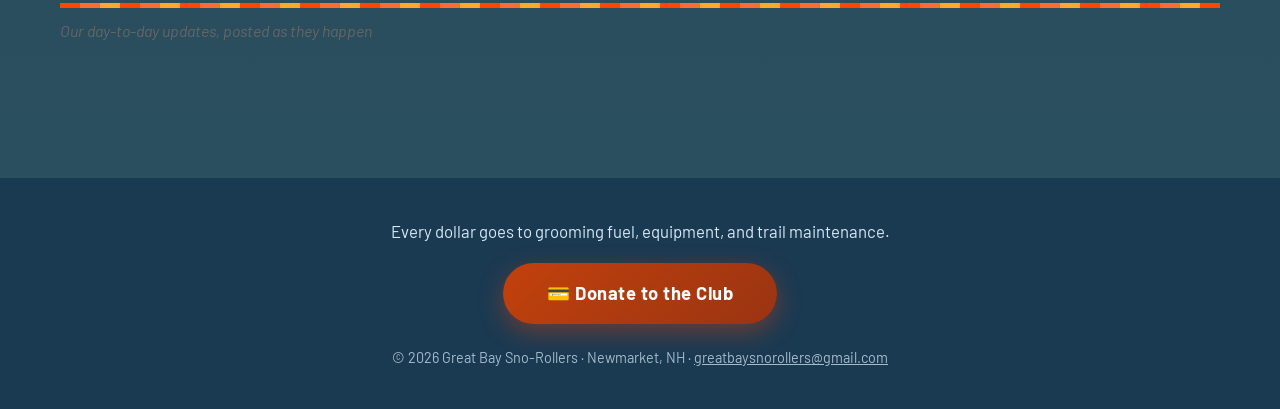
==== commit 99d24083: "Season opening: banner switch on; photo for the opening email SEASON_BANNER_ON is now true, so the h" ====
--- a/index.html
+++ b/index.html
@@ -28,41 +28,11 @@
     <link rel="preconnect" href="https://fonts.googleapis.com">
     <link rel="preconnect" href="https://fonts.gstatic.com" crossorigin>
     <link href="https://fonts.googleapis.com/css2?family=Bebas+Neue&family=Barlow:wght@400;500;600;700&display=swap" rel="stylesheet">
+    <link rel="stylesheet" href="site.css">
     <style>
-        :root {
-            --ice-blue: #D4E7F5;
-            --deep-blue: #1A3A52;
-            --snow-white: #F8FBFD;
-            --accent-orange: #FF4500;
-            --accent-red: #D32F2F;
-            --accent-yellow: #FFA726;
-            --text-dark: #2C3E50;
-            --success-green: #4CAF50;
-            --warning-yellow: #FFC107;
-            --danger-red: #F44336;
-            --logo-gradient-start: #FF4500;
-            --logo-gradient-mid: #FF6B35;
-            --logo-gradient-end: #FFA726;
-        }
-
-        * {
-            margin: 0;
-            padding: 0;
-            box-sizing: border-box;
-        }
-
-        body {
-            font-family: 'Barlow', sans-serif;
-            background: linear-gradient(to bottom, #0F2027, #203A43, #2C5364);
-            color: var(--text-dark);
-            line-height: 1.6;
-        }
 
         /* Header */
         header {
-            /* NOTE: no backdrop-filter here. It makes the header a containing block
-               for the position:fixed mobile menu, which then overflows the page
-               and causes sideways scrolling on phones. */
             background: rgba(26, 58, 82, 0.97);
             padding: 1rem 0;
             position: sticky;
@@ -70,6 +40,7 @@
             z-index: 100;
             box-shadow: 0 2px 20px rgba(0, 0, 0, 0.3);
             border-bottom: 4px solid var(--accent-orange);
+            border-image: none;
         }
 
         /* The racing stripe animates its BACKGROUND, not its box. Animating the box
@@ -103,143 +74,6 @@
             header::after { animation: none; }
         }
 
-        nav {
-            max-width: 1200px;
-            margin: 0 auto;
-            padding: 0 20px;
-            display: flex;
-            justify-content: space-between;
-            align-items: center;
-            flex-wrap: wrap;
-            gap: 20px;
-        }
-
-        .logo {
-            display: flex;
-            text-decoration: none;
-            align-items: center;
-            gap: 15px;
-        }
-
-        .logo-image {
-            height: 84px;
-            width: auto;
-            filter: drop-shadow(2px 2px 4px rgba(0, 0, 0, 0.5));
-        }
-
-        .logo-text h1 {
-            font-family: 'Bebas Neue', sans-serif;
-            font-size: 1.8rem;
-            letter-spacing: 3px;
-            background: linear-gradient(90deg, var(--logo-gradient-start), var(--logo-gradient-mid), var(--logo-gradient-end));
-            -webkit-background-clip: text;
-            -webkit-text-fill-color: transparent;
-            background-clip: text;
-        }
-
-        .logo-text p {
-            font-size: 0.85rem;
-            color: var(--snow-white);
-            letter-spacing: 1px;
-            font-weight: 600;
-        }
-
-
-        /* ---------- grouped navigation ---------- */
-        .nav-links { display: flex; align-items: center; gap: 6px; list-style: none; }
-
-        .nav-item { position: relative; }
-
-        .nav-links a,
-        .nav-trigger {
-            display: inline-flex; align-items: center; gap: 6px;
-            color: var(--snow-white); text-decoration: none;
-            font-family: inherit; font-size: 1rem; font-weight: 500;
-            padding: 10px 14px; border: none; background: none;
-            border-radius: 6px; cursor: pointer; transition: background .2s ease;
-        }
-
-        .nav-trigger::after {
-            content: ''; width: 0; height: 0;
-            border-left: 4px solid transparent; border-right: 4px solid transparent;
-            border-top: 5px solid currentColor; opacity: .75; transition: transform .2s ease;
-        }
-
-        .nav-links a:hover,
-        .nav-trigger:hover,
-        .nav-item:focus-within .nav-trigger { background: rgba(255,255,255,.14); }
-
-        .nav-links a.active { background: rgba(255,255,255,.2); }
-
-        .dropdown {
-            position: absolute; top: calc(100% + 8px); left: 0; min-width: 236px;
-            background: #14293a; border: 1px solid rgba(255,255,255,.14);
-            border-radius: 10px; box-shadow: 0 12px 34px rgba(0,0,0,.45);
-            padding: 8px; list-style: none;
-            opacity: 0; visibility: hidden; transform: translateY(-6px);
-            transition: opacity .18s ease, transform .18s ease, visibility .18s;
-            z-index: 20;
-        }
-
-        /* invisible bridge so the menu survives the gap on the way down */
-        .nav-item::after { content: ''; position: absolute; top: 100%; left: 0; right: 0; height: 10px; }
-
-        .nav-item:hover .dropdown,
-        .nav-item:focus-within .dropdown,
-        .nav-item.open .dropdown { opacity: 1; visibility: visible; transform: translateY(0); }
-
-        .nav-item:hover .nav-trigger::after,
-        .nav-item.open .nav-trigger::after { transform: rotate(180deg); }
-
-        .dropdown a { display: block; width: 100%; padding: 10px 14px; border-radius: 6px; white-space: nowrap; }
-        .dropdown a:hover { background: rgba(255,255,255,.12); }
-
-        .dropdown a.donate {
-            margin-top: 6px; padding-top: 12px;
-            border-top: 1px solid rgba(255,255,255,.14);
-            color: #FFA726; font-weight: 700;
-        }
-
-        .nav-links a.nav-join {
-            background: linear-gradient(135deg, var(--logo-gradient-start), var(--logo-gradient-end));
-            color: #fff; font-weight: 700; margin-left: 6px;
-        }
-
-        .nav-links a.nav-join:hover { filter: brightness(1.08); }
-
-        /* ---------- mobile: tap-to-expand accordion, no hover ---------- */
-        @media (max-width: 900px) {
-            .hamburger { display: flex; }
-
-            .nav-links {
-                position: fixed; top: 0; right: -100%;
-                width: 86%; max-width: 340px; height: 100vh; overflow-y: auto;
-                flex-direction: column; align-items: stretch; gap: 2px;
-                background: #14293a; padding: 96px 18px 40px;
-                box-shadow: -6px 0 24px rgba(0,0,0,.5);
-                transition: right .3s ease; z-index: 100;
-            }
-
-            .nav-links.active { right: 0; }
-
-            .nav-item { width: 100%; }
-            .nav-item::after { display: none; }
-
-            .nav-links a,
-            .nav-trigger { width: 100%; justify-content: space-between; padding: 14px 16px; font-size: 1.05rem; }
-
-            .dropdown {
-                position: static; opacity: 1; visibility: visible; transform: none;
-                display: none; min-width: 0; background: rgba(0,0,0,.22);
-                border: none; box-shadow: none; padding: 4px 0 8px 12px; margin: 2px 0 6px;
-            }
-
-            .nav-item.open .dropdown { display: block; }
-            .dropdown a { white-space: normal; padding: 12px 16px; }
-
-            .nav-links a.nav-join { margin: 14px 0 0; justify-content: center; padding: 16px; }
-        }
-
         /* Hamburger Menu */
         .hamburger {
             display: none;
@@ -247,6 +81,7 @@
             cursor: pointer;
             padding: 10px;
             z-index: 101;
+            gap: 0;
         }
 
         .hamburger span {
@@ -256,14 +91,6 @@
             margin: 3px 0;
             transition: all 0.3s ease;
             border-radius: 3px;
-        }
-
-        .hamburger.active span:nth-child(1) {
-            transform: rotate(45deg) translate(8px, 8px);
-        }
-
-        .hamburger.active span:nth-child(2) {
-            opacity: 0;
         }
 
         .hamburger.active span:nth-child(3) {
@@ -430,6 +257,50 @@
         .trail-status-bar.is-closed   { background: #37474F; }
         .trail-status-bar.is-caution  { background: #F9A825; color: #2C3E50; }
 
+        /* ---------- "THE TRAILS ARE OPEN" hero (switch in the script after the hero) ---------- */
+        .hero.season-open { padding: 80px 20px 90px; }
+        .season-eyebrow {
+            display: inline-block;
+            background: #2E7D32;            /* 5.1:1 with white */
+            color: #fff;
+            font-weight: 700;
+            letter-spacing: 2px;
+            text-transform: uppercase;
+            font-size: 0.85rem;
+            padding: 6px 16px;
+            border-radius: 50px;
+            margin-bottom: 14px;
+            border: 2px solid rgba(255, 255, 255, 0.35);
+        }
+        .hero.season-open h2 { font-size: 5rem; letter-spacing: 6px; margin-bottom: 8px; line-height: 1; }
+        .hero.season-open .season-pitch { font-size: 1.2rem; max-width: 640px; margin: 0 auto 28px; color: #fff; }
+        .season-actions {
+            display: flex;
+            flex-wrap: wrap;
+            gap: 12px 14px;
+            justify-content: center;
+            align-items: center;
+        }
+        .season-ghost {
+            display: inline-block;
+            padding: 13px 26px;
+            border: 2px solid rgba(255, 255, 255, 0.85);
+            border-radius: 50px;
+            color: #fff;
+            text-decoration: none;
+            font-weight: 700;
+            text-transform: uppercase;
+            letter-spacing: 1px;
+            font-size: 0.95rem;
+            background: rgba(10, 22, 32, 0.35);
+            transition: background 0.2s ease;
+        }
+        .season-ghost:hover, .season-ghost:focus-visible { background: rgba(10, 22, 32, 0.7); }
+        @media (max-width: 600px) {
+            .hero.season-open h2 { font-size: 3.2rem; letter-spacing: 3px; }
+            .hero.season-open .season-pitch { font-size: 1.05rem; }
+            .season-actions a { width: 100%; max-width: 320px; box-sizing: border-box; text-align: center; }
+        }
 
         /* ---------- Facebook follow band ---------- */
         .fb-follow {
@@ -477,13 +348,6 @@
         @media (max-width: 700px) {
             .fb-follow { padding: 26px 22px; }
             .fb-follow-btn { width: 100%; text-align: center; }
-        }
-
-        /* Main Content */
-        .container {
-            max-width: 1200px;
-            margin: 0 auto;
-            padding: 60px 20px;
         }
 
         /* Trail Updates Section */
@@ -871,7 +735,6 @@
             margin: 18px auto 0 !important;
         }
 
-
         /* Compact membership banner — full detail lives on membership.html */
         .join-banner {
             background: linear-gradient(135deg, var(--deep-blue) 0%, #2c5f7a 100%);
@@ -936,11 +799,7 @@
             color: var(--snow-white);
             padding: 40px 20px;
             text-align: center;
-        }
-
-        .footer-content {
-            max-width: 1200px;
-            margin: 0 auto;
+            margin-top: 0;
         }
 
         /* Responsive */
@@ -974,25 +833,6 @@
                 height: 64px;
             }
         }
-    
-        /* ---------- footer has one job: ask for donations ---------- */
-        .footer-donate { max-width: 620px; margin: 0 auto 22px; text-align: center; }
-
-        .footer-donate-lead { color: var(--ice-blue); font-size: 1.05rem; margin-bottom: 18px; }
-
-        .footer-donate-btn {
-            display: inline-block; padding: 16px 44px;
-            background: linear-gradient(135deg, var(--logo-gradient-start), var(--logo-gradient-end));
-            color: #fff !important; text-decoration: none; border-radius: 50px;
-            font-weight: 700; font-size: 1.15rem; letter-spacing: .5px;
-            box-shadow: 0 8px 24px rgba(255,69,0,.35);
-            transition: transform .25s ease, box-shadow .25s ease;
-        }
-
-        .footer-donate-btn:hover { transform: translateY(-2px) scale(1.03); box-shadow: 0 12px 32px rgba(255,69,0,.5); }
-
-        .footer-fine { text-align: center; font-size: .9rem; color: var(--ice-blue); opacity: .75; }
-        .footer-fine a { color: inherit; }
 
         /* Connect row + Facebook feed */
         .connect {
@@ -1036,7 +876,6 @@
             .connect { padding: 24px 20px; }
         }
 
-
         /* MailerLite signup form, restyled to match the site.
            Their rules are #mlb2-xxxxx.ml-form-embedContainer ... !important, so
            these are scoped under #gbsr-signup to outrank them. */
@@ -1095,89 +934,6 @@
         }
         /* reCAPTCHA is a fixed-width widget; keep it inside the column on phones. */
         #gbsr-signup .ml-form-recaptcha { max-width: 100% !important; overflow: hidden !important; }
-
-        /* =====================================================================
-           CONTRAST FIXES (WCAG AA)
-
-           The bright logo gradient (#FF4500 -> #FFA726) gives white text as
-           little as 1.94:1 at its amber end, so it is no longer used behind
-           text. Interactive surfaces get a deeper orange; the bright gradient
-           is still used for decoration (racing stripe, rules, borders).
-
-           Measured after these rules: every text/background pair on the site
-           meets AA. To revert, delete this whole block.
-           ===================================================================== */
-        :root {
-            --action-orange: #C2410C;   /* 5.18:1 with white */
-            --action-dark:   #9A3412;   /* 7.31:1 with white */
-            --link-orange:   #C2410C;   /* 5.18:1 on white, 4.83 on #f5f7fa */
-            --muted-text:    #55606c;   /* 5.97:1 on #f5f7fa */
-        }
-
-        .nav-links a.nav-join,
-        .join-button,
-        .cta-button,
-        .back-button,
-        .expand-button,
-        .footer-donate-btn,
-        .home-cta-primary,
-        .fb-follow-btn,
-        .link-button.primary,
-        .link-button.donate-hero,
-        .signup button {
-            background: linear-gradient(135deg, var(--action-orange), var(--action-dark)) !important;
-            color: #fff !important;
-        }
-
-        .fb-follow-btn { background: #1461C9 !important; }   /* 5.86:1 */
-
-        /* orange text on light backgrounds, including inline styles */
-        a[style*="accent-orange"]:not([style*="background"]),
-        a[style*="logo-gradient-start"]:not([style*="background"]),
-        .person .role,
-        .contact-label,
-        .president-title { color: var(--link-orange) !important; }
-
-        .panel a:not(.back-button):not(.cta-button),
-        .update-content a:not(.back-button):not(.cta-button) { color: var(--link-orange); }
-
-        /* muted greys that fell just under 4.5 on tinted panels */
-        .empty-state,
-        .rig .spec,
-        .needs-name,
-        .trail-id { color: var(--muted-text) !important; }
-
-        /* the purple / pink info boxes were 2.04:1 and 3.47:1 with white text */
-        .info-box { background: linear-gradient(135deg, #4C5FD7 0%, #5B3A8E 100%) !important; }
-        .info-box[style*="f093fb"] { background: linear-gradient(135deg, #A03CB0 0%, #C62F48 100%) !important; }
-
-
-        /* light text on the mid-blue panels was 4.17-4.46:1 - nudged brighter */
-        .join-section p,
-        .benefit-item p,
-        .join-note,
-        .join-note strong,
-        .totals span,
-        .landing .footer { color: #E9F3FB !important; }
-
-        .join-note a,
-        .join-headline a { color: #FFE9CC !important; }   /* 5.6:1 on the navy panel */
-
-        .totals span { color: #4A5560 !important; }        /* on the light #eef2f6 tile */
-
-    
-        /* buttons written as inline styles, with no class to hook onto */
-        a[style*="logo-gradient-start"][style*="background"],
-        a[style*="accent-orange"][style*="background"] {
-            background: linear-gradient(135deg, var(--action-orange), var(--action-dark)) !important;
-            color: #fff !important;
-        }
-
-        /* greys hard-coded inline */
-        [style*="#6b7580"] { color: var(--muted-text) !important; }
-
-        /* opacity was quietly cutting contrast on already-light text */
-        .footer { opacity: 1 !important; }
 
     </style>
 </head>
@@ -1227,33 +983,6 @@
         </nav>
     </header>
 
-    <script>
-        function toggleMenu() {
-            const navLinks = document.getElementById('navLinks');
-            const hamburger = document.querySelector('.hamburger');
-            navLinks.classList.toggle('active');
-            hamburger.classList.toggle('active');
-        }
-
-        function closeMenu() {
-            const navLinks = document.getElementById('navLinks');
-            const hamburger = document.querySelector('.hamburger');
-            navLinks.classList.remove('active');
-            hamburger.classList.remove('active');
-        }
-
-        // Close menu when clicking outside
-        document.addEventListener('click', function(event) {
-            const nav = document.querySelector('nav');
-            const navLinks = document.getElementById('navLinks');
-            const hamburger = document.querySelector('.hamburger');
-
-            if (!nav.contains(event.target) && navLinks.classList.contains('active')) {
-                navLinks.classList.remove('active');
-                hamburger.classList.remove('active');
-            }
-        });
-    </script>
 
     <!-- ============================================================
          TRAIL STATUS BAR -- no need to edit this.
@@ -1272,12 +1001,66 @@
         <ul class="status-exceptions" id="ts-exceptions" hidden></ul>
     </div>
 
+    <section class="hero">
+        <!-- ============================================================
+             HERO PHOTOS. They cross-fade every 7 seconds.
+             To change them: edit the background-image paths below.
+             To add one: copy a whole <div class="hero-slide" ...></div> line.
+             To stop the rotation: delete all but the first line.
+             Use LANDSCAPE photos — portrait ones get badly cropped.
+             ============================================================ -->
+        <div class="hero-slide is-active" style="background-image: url('3-MEDIA/1-Photos/Hero/club-lineup-marsh.jpg')"></div>
+        <div class="hero-slide" style="background-image: url('3-MEDIA/1-Photos/Hero/sled-lineup-bluebird.jpg')"></div>
+        <div class="hero-slide" style="background-image: url('3-MEDIA/1-Photos/Hero/riders-on-the-river.jpg')"></div>
+        <div class="hero-slide" style="background-image: url('3-MEDIA/1-Photos/Hero/single-file-trail.jpg')"></div>
+
+        <div class="hero-default" id="hero-default">
+            <h2>RIDE WITH US</h2>
+            <p>Your Local Snowmobile Club in Rockingham County</p>
+            <a href="#join" class="cta-button">Join the Club</a>
+        </div>
+
+        <!-- "THE TRAILS ARE OPEN" announcement. It replaces the text above
+             whenever the trail sheet's NETWORK row says Open (or Caution),
+             once SEASON_BANNER_ON is set to true in the script below. -->
+        <div class="hero-season" id="hero-season" hidden>
+            <span class="season-eyebrow" id="season-label">2026&ndash;27 season</span>
+            <h2>THE TRAILS ARE OPEN</h2>
+            <p class="season-pitch">Your membership keeps them groomed. <strong>$25 individual, $30 family</strong>,
+               and New Hampshire takes $30 off the registration of every sled you own.</p>
+            <div class="season-actions">
+                <a href="https://tinyurl.com/GreatBaySnoRollers" target="_blank" rel="noopener" class="cta-button">Join or renew</a>
+                <a href="trails.html" class="season-ghost">Trail map &amp; conditions</a>
+                <a href="https://slednh.com/nh-snowmobile-trail-map/" target="_blank" rel="noopener" class="season-ghost">Get the SledNH app</a>
+            </div>
+        </div>
+    </section>
+
     <script src="trails-data.js"></script>
     <script src="trail-status.js"></script>
     <script>
-        // Fill the trail status bar: built-in values first, then the sheet's when it loads.
+        /* ============================================================
+           "THE TRAILS ARE OPEN" BANNER SWITCH
+           false = the homepage never shows it (the status bar still works).
+           true  = it appears by itself whenever the trail sheet's NETWORK
+                   status is Open or Caution, and goes away when it's Closed.
+           To preview it on your own computer, open the homepage from a
+           local server with ?preview=open on the end of the address.
+           ============================================================ */
+        var SEASON_BANNER_ON = true;  // on since 2026-11-24: the sheet's NETWORK status now decides
+
+        // Fill the trail status bar and the banner: built-in values first,
+        // then the sheet's when it loads.
         (function () {
             var bar = document.getElementById('trail-status-bar');
+            var local = /^(localhost|127\.0\.0\.1|\[::1\])$/.test(location.hostname);
+            var preview = local && /[?&]preview=open\b/.test(location.search);
+
+            // "2026–27 season": the winter that starts in the current or coming December.
+            var now = new Date();
+            var y = now.getMonth() >= 6 ? now.getFullYear() : now.getFullYear() - 1;
+            document.getElementById('season-label').textContent =
+                y + '–' + String(y + 1).slice(2) + ' season';
             var LABELS = {
                 open:    'Trails are open',
                 caution: 'Trails are open: ride with caution',
@@ -1321,30 +1104,29 @@
                     more.innerHTML = '<a href="trails.html">' + (ex.length - MAX) + ' more on the trail map</a>';
                     list.appendChild(more);
                 }
+
+                // the "trails are open" banner
+                var season = (SEASON_BANNER_ON || preview) && (st === 'open' || st === 'caution');
+                document.getElementById('hero-season').hidden = !season;
+                document.getElementById('hero-default').hidden = season;
+                document.querySelector('.hero').classList.toggle('season-open', season);
             }
 
-            render();
-            loadTrailStatus(render);
+            if (preview) {
+                // Local preview only: a made-up opening day, so the banner and
+                // the exceptions list can be seen without touching the real sheet.
+                applySheet(parseCSV(
+                    'Trail ID,Status,Comments,Updated\n' +
+                    'NETWORK,Open,"Groomed overnight, ride on the right",December 21 (preview)\n' +
+                    'gb-GREENWAY_TRL,Closed,Closed for a timber harvest until early to mid January,\n' +
+                    'gb-NEAL_MILL_EXTENSION,Closed,Closed for a timber harvest until early to mid January,\n'));
+                render();
+            } else {
+                render();
+                loadTrailStatus(render);
+            }
         })();
     </script>
-
-    <section class="hero">
-        <!-- ============================================================
-             HERO PHOTOS. They cross-fade every 7 seconds.
-             To change them: edit the background-image paths below.
-             To add one: copy a whole <div class="hero-slide" ...></div> line.
-             To stop the rotation: delete all but the first line.
-             Use LANDSCAPE photos — portrait ones get badly cropped.
-             ============================================================ -->
-        <div class="hero-slide is-active" style="background-image: url('3-MEDIA/1-Photos/Hero/club-lineup-marsh.jpg')"></div>
-        <div class="hero-slide" style="background-image: url('3-MEDIA/1-Photos/Hero/sled-lineup-bluebird.jpg')"></div>
-        <div class="hero-slide" style="background-image: url('3-MEDIA/1-Photos/Hero/riders-on-the-river.jpg')"></div>
-        <div class="hero-slide" style="background-image: url('3-MEDIA/1-Photos/Hero/single-file-trail.jpg')"></div>
-
-        <h2>RIDE WITH US</h2>
-        <p>Your Local Snowmobile Club in Rockingham County</p>
-        <a href="#join" class="cta-button">Join the Club</a>
-    </section>
 
     <script>
         // Cross-fade the hero photos. Respects "reduce motion" system settings.
@@ -1479,37 +1261,7 @@
     </footer>
 
 
-    <script>
-        // Desktop opens menus on hover (CSS). Touch screens have no hover, so
-        // below 900px the trigger toggles its own submenu instead.
-        (function () {
-            var nav = document.getElementById('navLinks');
-            if (!nav) return;
-            function touchLayout() { return window.matchMedia('(max-width: 900px)').matches; }
-            function closeAll() {
-                nav.querySelectorAll('.nav-item.open').forEach(function (o) {
-                    o.classList.remove('open');
-                    o.querySelector('.nav-trigger').setAttribute('aria-expanded', 'false');
-                });
-            }
-            nav.querySelectorAll('.nav-trigger').forEach(function (btn) {
-                btn.addEventListener('click', function (e) {
-                    if (!touchLayout()) return;
-                    e.preventDefault();
-                    var item = btn.closest('.nav-item');
-                    var wasOpen = item.classList.contains('open');
-                    closeAll();
-                    if (!wasOpen) {
-                        item.classList.add('open');
-                        btn.setAttribute('aria-expanded', 'true');
-                    }
-                });
-            });
-            document.addEventListener('keydown', function (e) {
-                if (e.key === 'Escape') { closeAll(); closeMenu(); }
-            });
-        })();
-    </script>
+    <script src="site.js"></script>
     <div id="fb-root"></div>
     <script async defer crossorigin="anonymous"
             src="https://connect.facebook.net/en_US/sdk.js#xfbml=1&version=v21.0"></script>
--- a/site.css
+++ b/site.css
@@ -0,0 +1,444 @@
+/* =====================================================================
+   site.css: styles shared by every page except landing.html: header,
+   menu, footer, buttons, cards and the CONTRAST FIXES. Each page links it
+   before its own <style> block, which holds only that page's rules and
+   can override these. Change something here and it changes on every page.
+   ===================================================================== */
+
+:root {
+    --ice-blue: #D4E7F5;
+    --deep-blue: #1A3A52;
+    --snow-white: #F8FBFD;
+    --accent-orange: #FF4500;
+    --text-dark: #2C3E50;
+    --accent-yellow: #FFA726;
+    --accent-red: #D32F2F;
+    --success-green: #4CAF50;
+    --warning-yellow: #FFC107;
+    --danger-red: #F44336;
+    --logo-gradient-start: #FF4500;
+    --logo-gradient-mid: #FF6B35;
+    --logo-gradient-end: #FFA726;
+}
+
+* {
+    margin: 0;
+    padding: 0;
+    box-sizing: border-box;
+}
+
+body {
+    font-family: 'Barlow', sans-serif;
+    background: linear-gradient(to bottom, #0F2027, #203A43, #2C5364);
+    color: var(--text-dark);
+    line-height: 1.6;
+    min-height: 100vh;
+}
+
+/* Header */
+header {
+    background: rgba(26, 58, 82, 0.97);
+    padding: 1rem 0;
+    position: sticky;
+    top: 0;
+    z-index: 100;
+    box-shadow: 0 2px 20px rgba(0, 0, 0, 0.3);
+    border-bottom: 5px solid;
+    border-image: linear-gradient(90deg, var(--logo-gradient-start), var(--logo-gradient-mid), var(--logo-gradient-end)) 1;
+}
+
+nav {
+    max-width: 1200px;
+    margin: 0 auto;
+    padding: 0 20px;
+    display: flex;
+    justify-content: space-between;
+    align-items: center;
+    flex-wrap: wrap;
+    gap: 20px;
+}
+
+.logo {
+    display: flex;
+    text-decoration: none;
+    align-items: center;
+    gap: 15px;
+}
+
+.logo-image {
+    height: 84px;
+    width: auto;
+    filter: drop-shadow(2px 2px 4px rgba(0, 0, 0, 0.5));
+}
+
+.logo-text h1 {
+    font-family: 'Bebas Neue', sans-serif;
+    font-size: 1.8rem;
+    letter-spacing: 3px;
+    background: linear-gradient(90deg, var(--logo-gradient-start), var(--logo-gradient-mid), var(--logo-gradient-end));
+    -webkit-background-clip: text;
+    -webkit-text-fill-color: transparent;
+    background-clip: text;
+}
+
+.logo-text p {
+    font-size: 0.85rem;
+    color: var(--snow-white);
+    letter-spacing: 1px;
+    font-weight: 600;
+}
+
+/* ---------- grouped navigation ---------- */
+.nav-links { display: flex; align-items: center; gap: 6px; list-style: none; }
+
+.nav-item { position: relative; }
+
+.nav-links a,
+.nav-trigger {
+    display: inline-flex; align-items: center; gap: 6px;
+    color: var(--snow-white); text-decoration: none;
+    font-family: inherit; font-size: 1rem; font-weight: 500;
+    padding: 10px 14px; border: none; background: none;
+    border-radius: 6px; cursor: pointer; transition: background .2s ease;
+}
+
+.nav-trigger::after {
+    content: ''; width: 0; height: 0;
+    border-left: 4px solid transparent; border-right: 4px solid transparent;
+    border-top: 5px solid currentColor; opacity: .75; transition: transform .2s ease;
+}
+
+.nav-links a:hover,
+.nav-trigger:hover,
+.nav-item:focus-within .nav-trigger { background: rgba(255,255,255,.14); }
+
+.nav-links a.active { background: rgba(255,255,255,.2); }
+
+.dropdown {
+    position: absolute; top: calc(100% + 8px); left: 0; min-width: 236px;
+    background: #14293a; border: 1px solid rgba(255,255,255,.14);
+    border-radius: 10px; box-shadow: 0 12px 34px rgba(0,0,0,.45);
+    padding: 8px; list-style: none;
+    opacity: 0; visibility: hidden; transform: translateY(-6px);
+    transition: opacity .18s ease, transform .18s ease, visibility .18s;
+    z-index: 20;
+}
+
+/* invisible bridge so the menu survives the gap on the way down */
+.nav-item::after { content: ''; position: absolute; top: 100%; left: 0; right: 0; height: 10px; }
+
+.nav-item:hover .dropdown,
+.nav-item:focus-within .dropdown,
+.nav-item.open .dropdown { opacity: 1; visibility: visible; transform: translateY(0); }
+
+.nav-item:hover .nav-trigger::after,
+.nav-item.open .nav-trigger::after { transform: rotate(180deg); }
+
+.dropdown a { display: block; width: 100%; padding: 10px 14px; border-radius: 6px; white-space: nowrap; }
+
+.dropdown a:hover { background: rgba(255,255,255,.12); }
+
+.dropdown a.donate {
+    margin-top: 6px; padding-top: 12px;
+    border-top: 1px solid rgba(255,255,255,.14);
+    color: #FFA726; font-weight: 700;
+}
+
+.nav-links a.nav-join {
+    background: linear-gradient(135deg, var(--logo-gradient-start), var(--logo-gradient-end));
+    color: #fff; font-weight: 700; margin-left: 6px;
+}
+
+.nav-links a.nav-join:hover { filter: brightness(1.08); }
+
+@media (max-width: 900px) {
+    .hamburger { display: flex; }
+
+    .nav-links {
+        position: fixed; top: 0; right: -100%;
+        width: 86%; max-width: 340px; height: 100vh; overflow-y: auto;
+        flex-direction: column; align-items: stretch; gap: 2px;
+        background: #14293a; padding: 96px 18px 40px;
+        box-shadow: -6px 0 24px rgba(0,0,0,.5);
+        transition: right .3s ease; z-index: 100;
+    }
+
+    .nav-links.active { right: 0; }
+
+    .nav-item { width: 100%; }
+
+    .nav-item::after { display: none; }
+
+    .nav-links a,
+    .nav-trigger { width: 100%; justify-content: space-between; padding: 14px 16px; font-size: 1.05rem; }
+
+    .dropdown {
+        position: static; opacity: 1; visibility: visible; transform: none;
+        display: none; min-width: 0; background: rgba(0,0,0,.22);
+        border: none; box-shadow: none; padding: 4px 0 8px 12px; margin: 2px 0 6px;
+    }
+
+    .nav-item.open .dropdown { display: block; }
+
+    .dropdown a { white-space: normal; padding: 12px 16px; }
+
+    .nav-links a.nav-join { margin: 14px 0 0; justify-content: center; padding: 16px; }
+}
+
+/* Hamburger Menu */
+.hamburger {
+    display: none;
+    flex-direction: column;
+    cursor: pointer;
+    gap: 5px;
+    z-index: 101;
+}
+
+.hamburger span {
+    width: 30px;
+    height: 3px;
+    background: var(--snow-white);
+    transition: all 0.3s ease;
+    border-radius: 3px;
+}
+
+.hamburger.active span:nth-child(1) {
+    transform: rotate(45deg) translate(8px, 8px);
+}
+
+.hamburger.active span:nth-child(2) {
+    opacity: 0;
+}
+
+.hamburger.active span:nth-child(3) {
+    transform: rotate(-45deg) translate(8px, -8px);
+}
+
+.page-header h2 {
+    font-family: 'Bebas Neue', sans-serif;
+    font-size: 3rem;
+    letter-spacing: 4px;
+    margin-bottom: 10px;
+    text-shadow: 3px 3px 6px rgba(0, 0, 0, 0.7);
+}
+
+.page-header p {
+    font-size: 1.2rem;
+    color: var(--ice-blue);
+}
+
+.footer-content {
+    max-width: 1200px;
+    margin: 0 auto;
+}
+
+/* Container */
+.container {
+    max-width: 1200px;
+    margin: 0 auto;
+    padding: 60px 20px;
+}
+
+/* Footer */
+footer {
+    background: rgba(26, 58, 82, 0.97);
+    color: var(--snow-white);
+    text-align: center;
+    padding: 30px 20px;
+    margin-top: 60px;
+}
+
+@media (max-width: 768px) {
+    .page-header h2 {
+        font-size: 2rem;
+    }
+}
+
+.lede {
+    color: var(--ice-blue);
+    font-size: 1.15rem;
+    max-width: 780px;
+    margin: 0 auto 40px;
+    text-align: center;
+    line-height: 1.8;
+}
+
+.empty-state {
+    padding: 26px;
+    text-align: center;
+    color: #6b7580;
+    background: #f5f7fa;
+    border: 2px dashed #c9d3de;
+    border-radius: 12px;
+}
+
+.people {
+    display: grid;
+    grid-template-columns: repeat(auto-fit, minmax(230px, 1fr));
+    gap: 20px;
+}
+
+.person .role {
+    font-family: 'Bebas Neue', sans-serif;
+    letter-spacing: 1px;
+    font-size: 1.15rem;
+    color: var(--accent-orange);
+}
+
+.person .vacant { color: #8a94a0; font-style: italic; }
+
+.signup input[type="email"],
+.signup input[type="text"] {
+    flex: 1 1 220px;
+    min-width: 0;
+    padding: 14px 16px;
+    border: 2px solid #d5dde6;
+    border-radius: 8px;
+    font-family: inherit;
+    font-size: 1rem;
+}
+
+.signup input:focus {
+    outline: none;
+    border-color: var(--accent-orange);
+}
+
+.tier-grid {
+    display: grid;
+    grid-template-columns: repeat(auto-fit, minmax(240px, 1fr));
+    gap: 20px;
+    margin-top: 20px;
+}
+
+.tier {
+    background: #f5f7fa;
+    border-radius: 12px;
+    padding: 22px;
+    border-top: 5px solid var(--accent-orange);
+}
+
+.tier h4 {
+    font-family: 'Bebas Neue', sans-serif;
+    font-size: 1.4rem;
+    letter-spacing: 1px;
+    color: var(--deep-blue);
+}
+
+.supporter-grid {
+    display: grid;
+    grid-template-columns: repeat(auto-fit, minmax(220px, 1fr));
+    gap: 18px;
+}
+
+.supporter {
+    background: #f5f7fa;
+    border-radius: 10px;
+    padding: 20px;
+    text-align: center;
+}
+
+.supporter .biz { font-weight: 700; color: var(--deep-blue); font-size: 1.05rem; }
+
+.supporter .town { color: #6b7580; font-size: 0.9rem; }
+
+/* ---------- footer has one job: ask for donations ---------- */
+.footer-donate { max-width: 620px; margin: 0 auto 22px; text-align: center; }
+
+.footer-donate-lead { color: var(--ice-blue); font-size: 1.05rem; margin-bottom: 18px; }
+
+.footer-donate-btn {
+    display: inline-block; padding: 16px 44px;
+    background: linear-gradient(135deg, var(--logo-gradient-start), var(--logo-gradient-end));
+    color: #fff !important; text-decoration: none; border-radius: 50px;
+    font-weight: 700; font-size: 1.15rem; letter-spacing: .5px;
+    box-shadow: 0 8px 24px rgba(255,69,0,.35);
+    transition: transform .25s ease, box-shadow .25s ease;
+}
+
+.footer-donate-btn:hover { transform: translateY(-2px) scale(1.03); box-shadow: 0 12px 32px rgba(255,69,0,.5); }
+
+.footer-fine { text-align: center; font-size: .9rem; color: var(--ice-blue); opacity: .75; }
+
+.footer-fine a { color: inherit; }
+
+/* =====================================================================
+   CONTRAST FIXES (WCAG AA)
+
+   The bright logo gradient (#FF4500 -> #FFA726) gives white text as
+   little as 1.94:1 at its amber end, so it is no longer used behind
+   text. Interactive surfaces get a deeper orange; the bright gradient
+   is still used for decoration (racing stripe, rules, borders).
+
+   Measured after these rules: every text/background pair on the site
+   meets AA. To revert, delete this whole block.
+   ===================================================================== */
+:root {
+    --action-orange: #C2410C;   /* 5.18:1 with white */
+    --action-dark:   #9A3412;   /* 7.31:1 with white */
+    --link-orange:   #C2410C;   /* 5.18:1 on white, 4.83 on #f5f7fa */
+    --muted-text:    #55606c;   /* 5.97:1 on #f5f7fa */
+}
+
+.nav-links a.nav-join,
+.join-button,
+.cta-button,
+.back-button,
+.expand-button,
+.footer-donate-btn,
+.home-cta-primary,
+.fb-follow-btn,
+.link-button.primary,
+.link-button.donate-hero,
+.signup button {
+    background: linear-gradient(135deg, var(--action-orange), var(--action-dark)) !important;
+    color: #fff !important;
+}
+
+.fb-follow-btn { background: #1461C9 !important; }
+
+/* orange text on light backgrounds, including inline styles */
+a[style*="accent-orange"]:not([style*="background"]),
+a[style*="logo-gradient-start"]:not([style*="background"]),
+.person .role,
+.contact-label,
+.president-title { color: var(--link-orange) !important; }
+
+.panel a:not(.back-button):not(.cta-button),
+.update-content a:not(.back-button):not(.cta-button) { color: var(--link-orange); }
+
+/* muted greys that fell just under 4.5 on tinted panels */
+.empty-state,
+.rig .spec,
+.needs-name,
+.trail-id { color: var(--muted-text) !important; }
+
+/* the purple / pink info boxes were 2.04:1 and 3.47:1 with white text */
+.info-box { background: linear-gradient(135deg, #4C5FD7 0%, #5B3A8E 100%) !important; }
+
+.info-box[style*="f093fb"] { background: linear-gradient(135deg, #A03CB0 0%, #C62F48 100%) !important; }
+
+/* light text on the mid-blue panels was 4.17-4.46:1 - nudged brighter */
+.join-section p,
+.benefit-item p,
+.join-note,
+.join-note strong,
+.totals span,
+.landing .footer { color: #E9F3FB !important; }
+
+.join-note a,
+.join-headline a { color: #FFE9CC !important; }
+
+.totals span { color: #4A5560 !important; }
+
+/* buttons written as inline styles, with no class to hook onto */
+a[style*="logo-gradient-start"][style*="background"],
+a[style*="accent-orange"][style*="background"] {
+    background: linear-gradient(135deg, var(--action-orange), var(--action-dark)) !important;
+    color: #fff !important;
+}
+
+/* greys hard-coded inline */
+[style*="#6b7580"] { color: var(--muted-text) !important; }
+
+/* opacity was quietly cutting contrast on already-light text */
+.footer { opacity: 1 !important; }
